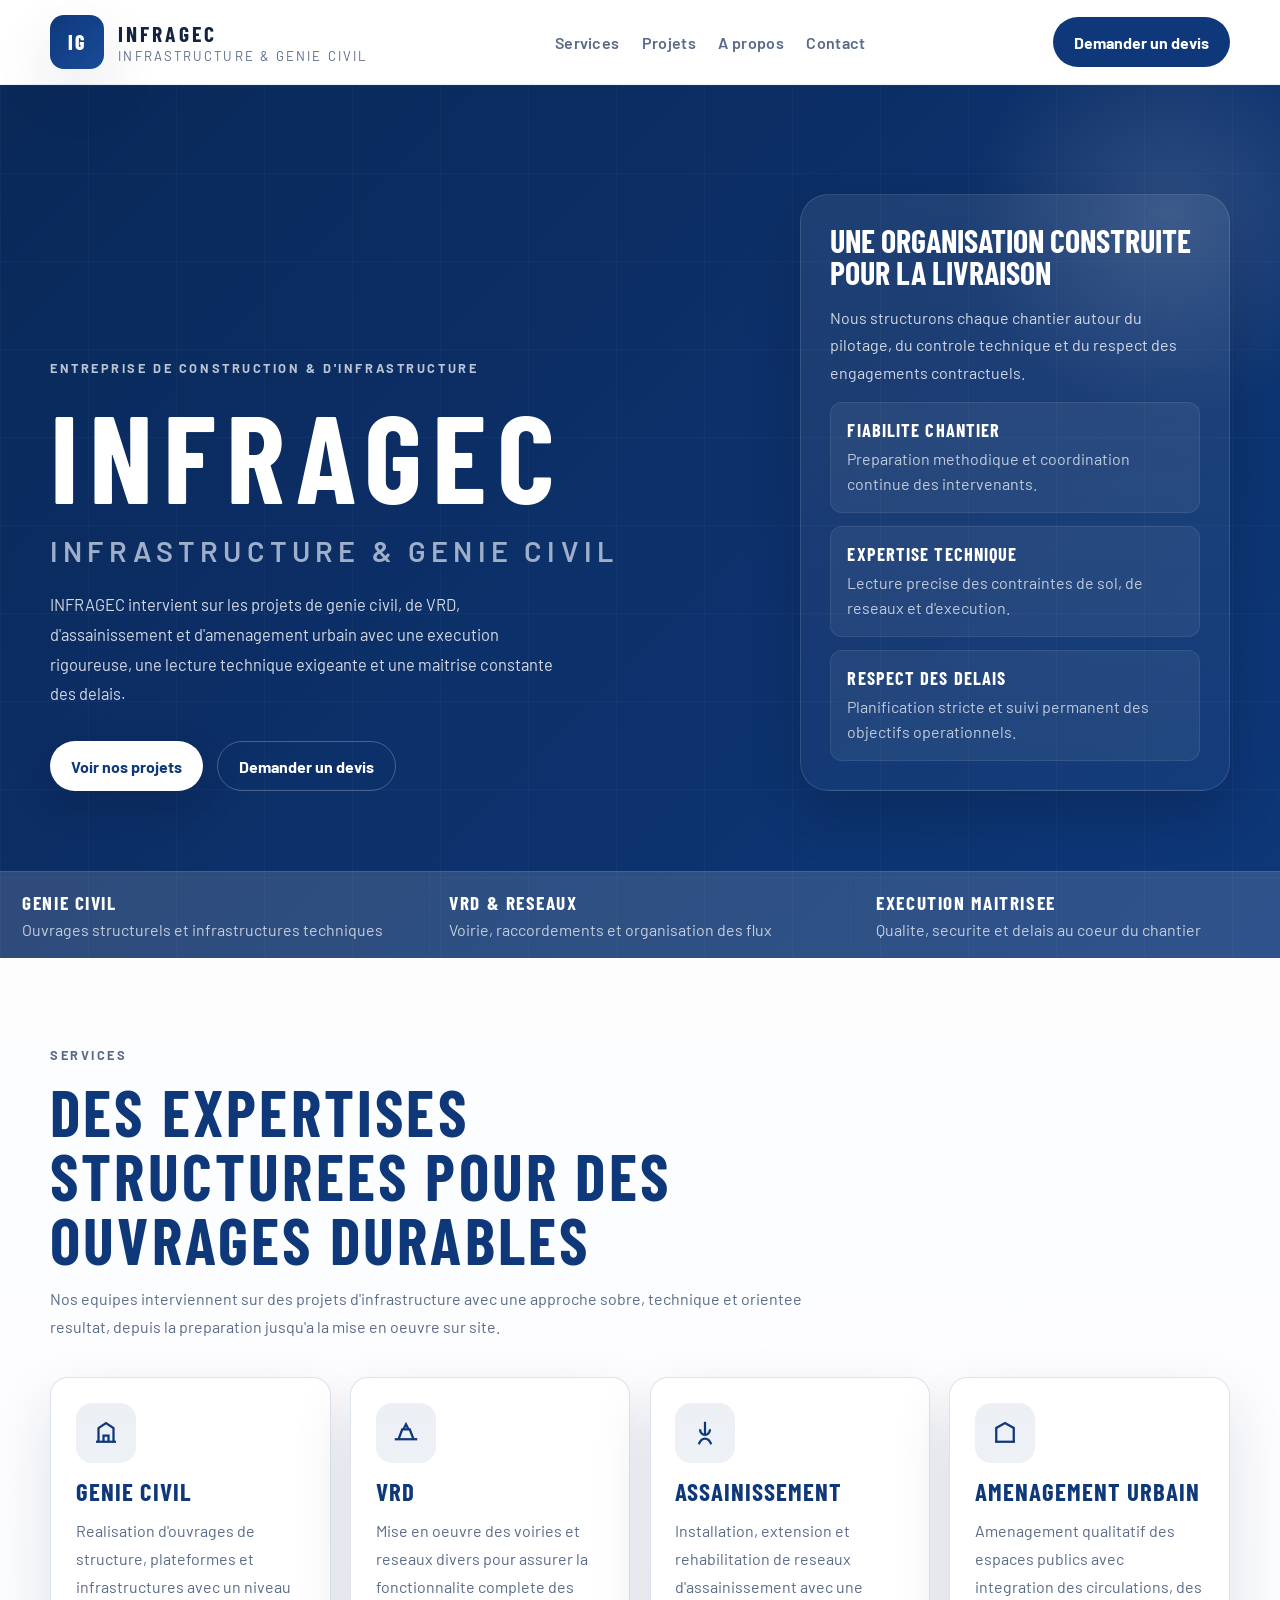
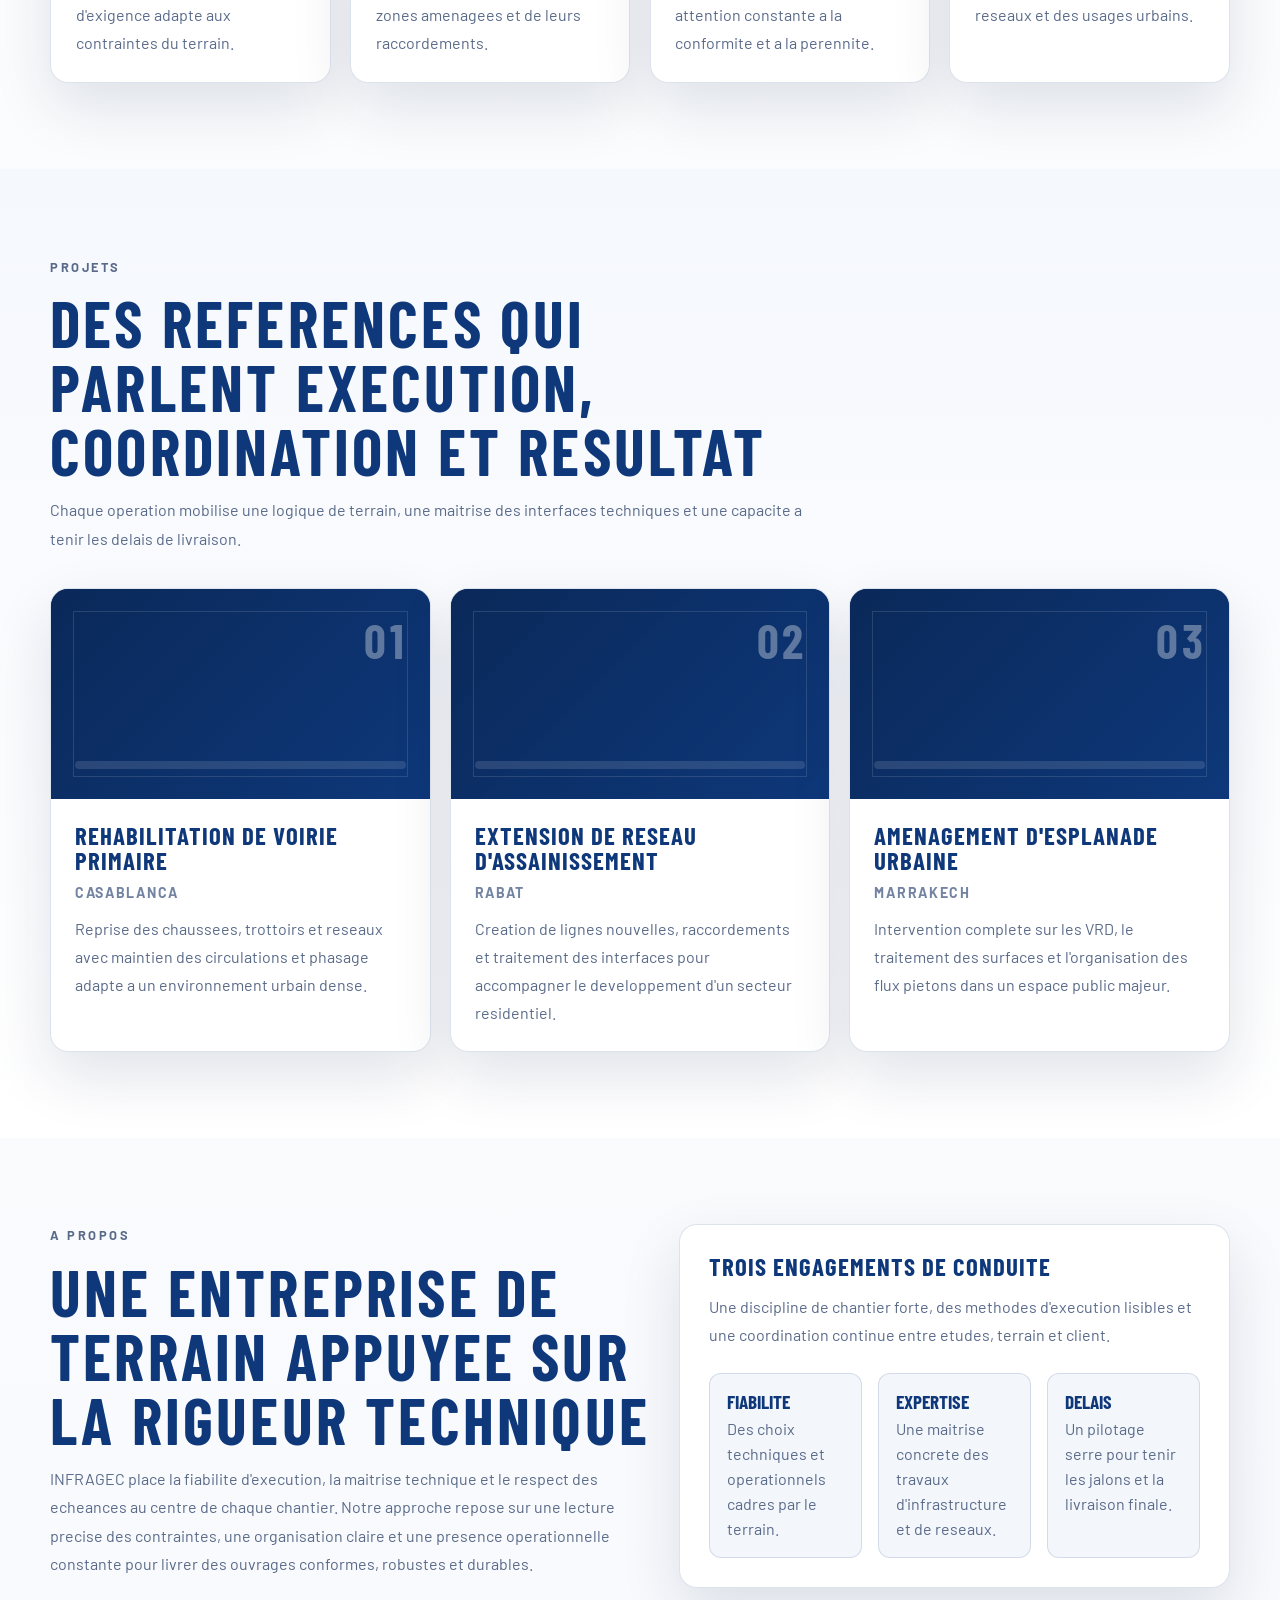
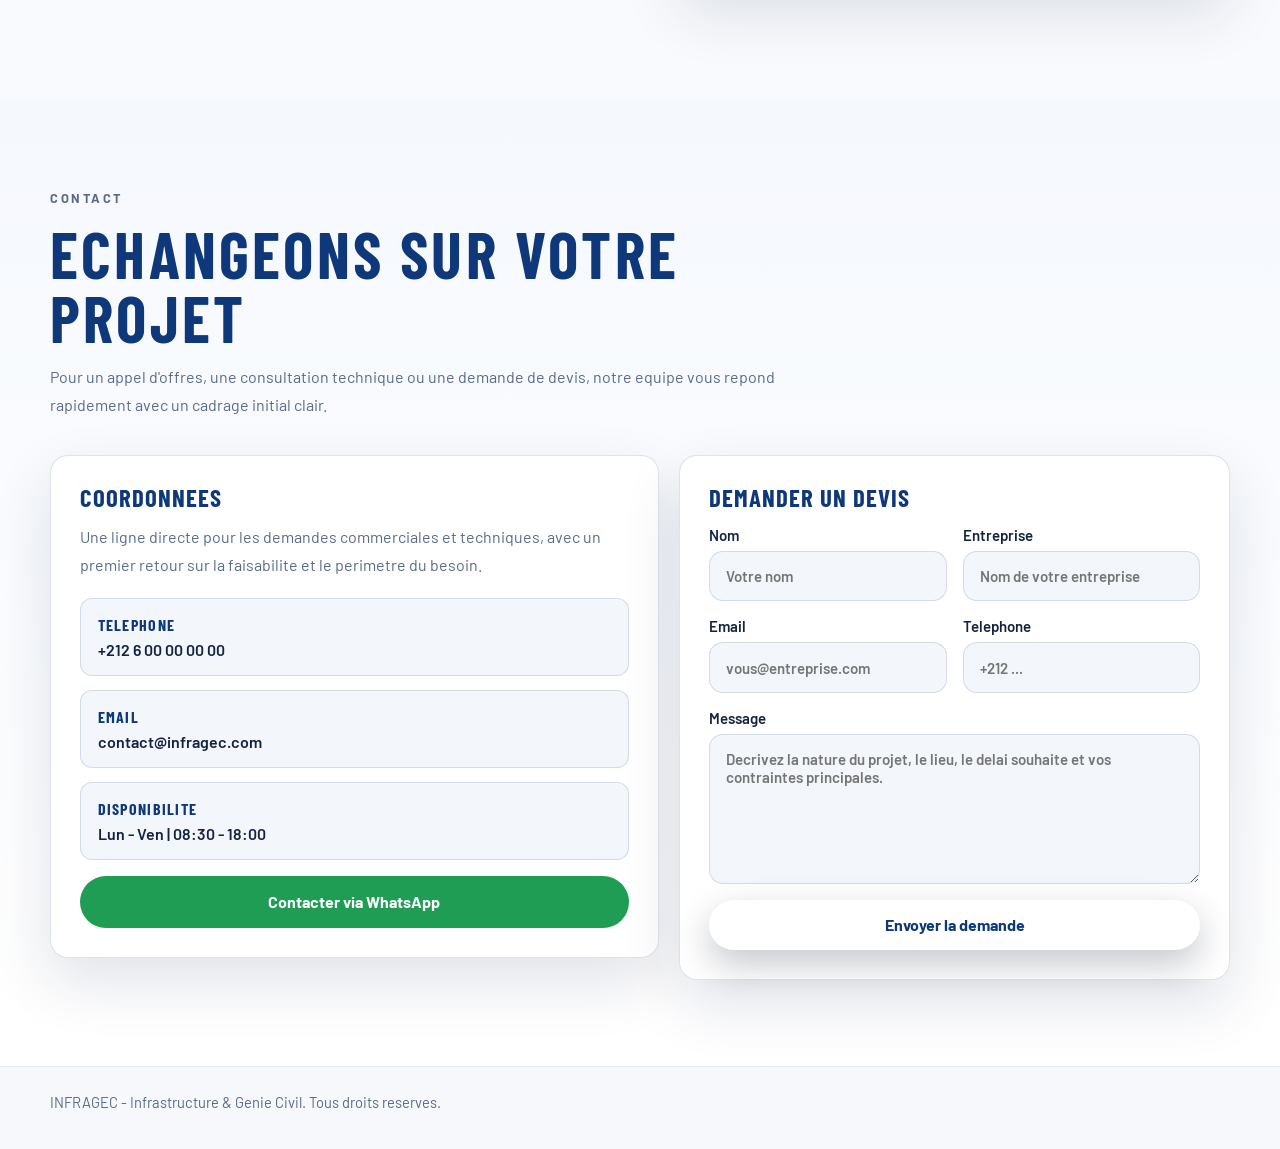
==== index.html @ a50d7850 "initial" ====
<!DOCTYPE html>
<html lang="fr">
  <head>
    <meta charset="UTF-8" />
    <meta name="viewport" content="width=device-width, initial-scale=1.0" />
    <title>INFRAGEC | Infrastructure &amp; Genie Civil</title>
    <meta
      name="description"
      content="INFRAGEC, entreprise de genie civil, VRD, assainissement et amenagement urbain."
    />
    <link rel="preconnect" href="https://fonts.googleapis.com" />
    <link rel="preconnect" href="https://fonts.gstatic.com" crossorigin />
    <link
      href="https://fonts.googleapis.com/css2?family=Barlow:wght@400;500;600;700&family=Barlow+Condensed:wght@600;700;800&display=swap"
      rel="stylesheet"
    />
    <style>
      :root {
        --navy: #0e387a;
        --navy-deep: #0a2858;
        --steel: #9fafca;
        --steel-deep: #7384a3;
        --white: #ffffff;
        --paper: #f3f6fb;
        --line: rgba(14, 56, 122, 0.14);
        --ink: #14233f;
        --muted: #596a89;
        --shadow: 0 24px 60px rgba(12, 35, 77, 0.12);
        --radius-lg: 28px;
        --radius-md: 18px;
        --radius-sm: 12px;
        --container: 1180px;
      }

      * {
        box-sizing: border-box;
      }

      html {
        scroll-behavior: smooth;
      }

      body {
        margin: 0;
        font-family: "Barlow", sans-serif;
        color: var(--ink);
        background:
          linear-gradient(180deg, rgba(14, 56, 122, 0.05), transparent 22%),
          linear-gradient(180deg, #ffffff 0%, #f6f8fc 100%);
      }

      body::before {
        content: "";
        position: fixed;
        inset: 0;
        pointer-events: none;
        background-image:
          linear-gradient(rgba(14, 56, 122, 0.025) 1px, transparent 1px),
          linear-gradient(90deg, rgba(14, 56, 122, 0.025) 1px, transparent 1px);
        background-size: 72px 72px;
        mask-image: linear-gradient(180deg, rgba(0, 0, 0, 0.14), transparent 70%);
      }

      a {
        color: inherit;
        text-decoration: none;
      }

      button,
      input,
      textarea {
        font: inherit;
      }

      .container {
        width: min(var(--container), calc(100% - 2rem));
        margin: 0 auto;
      }

      .site-header {
        position: sticky;
        top: 0;
        z-index: 50;
        background: rgba(255, 255, 255, 0.94);
        border-bottom: 1px solid rgba(14, 56, 122, 0.08);
        backdrop-filter: blur(10px);
      }

      .header-inner {
        display: flex;
        align-items: center;
        justify-content: space-between;
        gap: 1rem;
        min-height: 84px;
      }

      .brand {
        display: flex;
        align-items: center;
        gap: 0.9rem;
      }

      .brand-mark {
        display: grid;
        place-items: center;
        width: 54px;
        height: 54px;
        border-radius: 14px;
        background: linear-gradient(135deg, var(--navy) 0%, #1a4b99 100%);
        color: var(--white);
        font-family: "Barlow Condensed", sans-serif;
        font-size: 1.25rem;
        font-weight: 800;
        letter-spacing: 0.1em;
        box-shadow: var(--shadow);
      }

      .brand-copy {
        display: grid;
        gap: 0.12rem;
      }

      .brand-copy strong {
        font-family: "Barlow Condensed", sans-serif;
        font-size: 1.35rem;
        letter-spacing: 0.14em;
      }

      .brand-copy span {
        color: var(--muted);
        font-size: 0.82rem;
        text-transform: uppercase;
        letter-spacing: 0.16em;
      }

      .menu-toggle {
        display: none;
        border: 1px solid var(--line);
        border-radius: 999px;
        background: var(--white);
        color: var(--navy);
        padding: 0.85rem 1rem;
        font-weight: 700;
      }

      .main-nav {
        display: flex;
        align-items: center;
        gap: 1.4rem;
      }

      .main-nav a {
        color: var(--muted);
        font-weight: 600;
        letter-spacing: 0.02em;
        transition: color 180ms ease;
      }

      .main-nav a:hover,
      .main-nav a:focus-visible {
        color: var(--navy);
      }

      .header-button,
      .button {
        display: inline-flex;
        align-items: center;
        justify-content: center;
        min-height: 50px;
        padding: 0.9rem 1.3rem;
        border-radius: 999px;
        font-weight: 700;
        transition:
          transform 180ms ease,
          background 180ms ease,
          border-color 180ms ease,
          color 180ms ease,
          box-shadow 180ms ease;
      }

      .header-button {
        background: var(--navy);
        color: var(--white);
      }

      .header-button:hover,
      .header-button:focus-visible {
        background: var(--navy-deep);
        transform: translateY(-2px);
      }

      .hero {
        position: relative;
        overflow: hidden;
        background:
          linear-gradient(135deg, rgba(10, 40, 88, 0.98), rgba(14, 56, 122, 0.92)),
          var(--navy);
        color: var(--white);
      }

      .hero::before {
        content: "";
        position: absolute;
        inset: 0;
        background-image:
          linear-gradient(rgba(255, 255, 255, 0.06) 1px, transparent 1px),
          linear-gradient(90deg, rgba(255, 255, 255, 0.06) 1px, transparent 1px);
        background-size: 88px 88px;
        opacity: 0.5;
        pointer-events: none;
      }

      .hero::after {
        content: "";
        position: absolute;
        right: -100px;
        top: -80px;
        width: 420px;
        height: 420px;
        border-radius: 50%;
        background: radial-gradient(circle, rgba(159, 175, 202, 0.22), transparent 68%);
        pointer-events: none;
      }

      .hero-inner {
        position: relative;
        z-index: 1;
        display: grid;
        grid-template-columns: minmax(0, 1.35fr) minmax(340px, 0.8fr);
        gap: 1.5rem;
        align-items: end;
        padding: 6.8rem 0 5rem;
      }

      .hero-copy {
        max-width: 760px;
      }

      .kicker {
        margin: 0 0 1rem;
        color: rgba(255, 255, 255, 0.72);
        text-transform: uppercase;
        letter-spacing: 0.2em;
        font-size: 0.8rem;
        font-weight: 700;
      }

      .section-kicker {
        color: var(--navy);
      }

      h1,
      h2,
      h3 {
        margin: 0;
        line-height: 1;
      }

      h1,
      h2 {
        font-family: "Barlow Condensed", sans-serif;
        text-transform: uppercase;
      }

      h1 {
        font-size: clamp(4rem, 10vw, 7.8rem);
        letter-spacing: 0.08em;
      }

      .hero-subtitle {
        margin: 1rem 0 0;
        color: var(--steel);
        font-size: clamp(1.2rem, 2.5vw, 1.8rem);
        font-weight: 600;
        letter-spacing: 0.18em;
        text-transform: uppercase;
      }

      .hero-description {
        max-width: 58ch;
        margin: 1.4rem 0 0;
        color: rgba(255, 255, 255, 0.82);
        font-size: 1.03rem;
        line-height: 1.8;
      }

      .hero-actions {
        display: flex;
        flex-wrap: wrap;
        gap: 0.9rem;
        margin-top: 2rem;
      }

      .button-primary {
        background: var(--white);
        color: var(--navy);
        box-shadow: 0 14px 36px rgba(8, 22, 48, 0.24);
      }

      .button-primary:hover,
      .button-primary:focus-visible {
        background: #eef3fb;
        transform: translateY(-2px);
      }

      .button-secondary {
        border: 1px solid rgba(255, 255, 255, 0.24);
        color: var(--white);
        background: transparent;
      }

      .button-secondary:hover,
      .button-secondary:focus-visible {
        background: rgba(255, 255, 255, 0.08);
        border-color: rgba(255, 255, 255, 0.42);
        transform: translateY(-2px);
      }

      .hero-panel {
        display: grid;
        gap: 1rem;
        padding: 1.8rem;
        border: 1px solid rgba(255, 255, 255, 0.12);
        border-radius: var(--radius-lg);
        background: linear-gradient(180deg, rgba(255, 255, 255, 0.08), rgba(255, 255, 255, 0.03));
        box-shadow: 0 24px 50px rgba(5, 15, 34, 0.22);
      }

      .hero-panel h2 {
        font-size: 2rem;
      }

      .hero-panel p {
        margin: 0;
        color: rgba(255, 255, 255, 0.8);
        line-height: 1.72;
      }

      .hero-list {
        display: grid;
        gap: 0.8rem;
      }

      .hero-item {
        padding: 1rem 1.05rem;
        border-radius: var(--radius-sm);
        background: rgba(255, 255, 255, 0.06);
        border: 1px solid rgba(255, 255, 255, 0.08);
      }

      .hero-item strong {
        display: block;
        font-family: "Barlow Condensed", sans-serif;
        font-size: 1.15rem;
        letter-spacing: 0.06em;
        text-transform: uppercase;
      }

      .hero-item span {
        display: block;
        margin-top: 0.35rem;
        color: rgba(255, 255, 255, 0.72);
        line-height: 1.55;
      }

      .hero-band {
        position: relative;
        z-index: 1;
        display: grid;
        grid-template-columns: repeat(3, minmax(0, 1fr));
        gap: 1px;
        background: rgba(255, 255, 255, 0.12);
        border-top: 1px solid rgba(255, 255, 255, 0.12);
      }

      .hero-band article {
        padding: 1.2rem 1.4rem;
        background: rgba(255, 255, 255, 0.02);
      }

      .hero-band strong {
        display: block;
        font-family: "Barlow Condensed", sans-serif;
        font-size: 1.2rem;
        letter-spacing: 0.08em;
        text-transform: uppercase;
      }

      .hero-band span {
        display: block;
        margin-top: 0.35rem;
        color: rgba(255, 255, 255, 0.72);
      }

      .section {
        padding: 5.4rem 0;
      }

      .section-header {
        display: grid;
        gap: 0.8rem;
        max-width: 760px;
        margin-bottom: 2.2rem;
      }

      .section-header p {
        margin: 0;
        color: var(--muted);
        line-height: 1.78;
      }

      .section-header h2 {
        font-size: clamp(2.5rem, 5vw, 4rem);
        color: var(--navy);
        letter-spacing: 0.05em;
      }

      .services-grid,
      .projects-grid {
        display: grid;
        gap: 1.2rem;
      }

      .services-grid {
        grid-template-columns: repeat(4, minmax(0, 1fr));
      }

      .service-card,
      .project-card,
      .about-panel,
      .contact-panel,
      .contact-form {
        background: var(--white);
        border: 1px solid var(--line);
        border-radius: var(--radius-md);
        box-shadow: var(--shadow);
      }

      .service-card,
      .project-card {
        transition:
          transform 180ms ease,
          border-color 180ms ease,
          box-shadow 180ms ease;
      }

      .service-card:hover,
      .service-card:focus-within,
      .project-card:hover,
      .project-card:focus-within {
        transform: translateY(-4px);
        border-color: rgba(14, 56, 122, 0.22);
        box-shadow: 0 22px 44px rgba(12, 35, 77, 0.14);
      }

      .service-card {
        padding: 1.55rem;
      }

      .service-icon {
        display: inline-flex;
        align-items: center;
        justify-content: center;
        width: 60px;
        height: 60px;
        margin-bottom: 1rem;
        border-radius: 16px;
        background: linear-gradient(180deg, rgba(14, 56, 122, 0.08), rgba(159, 175, 202, 0.18));
        color: var(--navy);
      }

      .service-card h3,
      .project-card h3,
      .about-panel h3,
      .contact-panel h3,
      .contact-form h3 {
        font-family: "Barlow Condensed", sans-serif;
        font-size: 1.55rem;
        letter-spacing: 0.04em;
        text-transform: uppercase;
        color: var(--navy);
      }

      .service-card p,
      .project-card p,
      .about-panel p,
      .contact-panel p {
        margin: 0.85rem 0 0;
        color: var(--muted);
        line-height: 1.75;
      }

      .projects-shell {
        background: linear-gradient(180deg, #f5f8fd 0%, #ffffff 100%);
      }

      .projects-grid {
        grid-template-columns: repeat(3, minmax(0, 1fr));
      }

      .project-card {
        overflow: hidden;
      }

      .project-top {
        position: relative;
        height: 210px;
        background:
          linear-gradient(135deg, rgba(10, 40, 88, 0.96), rgba(14, 56, 122, 0.86)),
          var(--navy);
      }

      .project-top::before,
      .project-top::after {
        content: "";
        position: absolute;
      }

      .project-top::before {
        inset: 22px;
        border: 1px solid rgba(255, 255, 255, 0.12);
      }

      .project-top::after {
        left: 24px;
        right: 24px;
        bottom: 30px;
        height: 8px;
        border-radius: 999px;
        background: rgba(255, 255, 255, 0.12);
      }

      .project-index {
        position: absolute;
        top: 22px;
        right: 22px;
        color: rgba(255, 255, 255, 0.34);
        font-family: "Barlow Condensed", sans-serif;
        font-size: 3rem;
        font-weight: 700;
        letter-spacing: 0.08em;
      }

      .project-body {
        padding: 1.5rem;
      }

      .project-location {
        display: inline-block;
        margin-top: 0.7rem;
        color: var(--steel-deep);
        font-size: 0.88rem;
        font-weight: 700;
        text-transform: uppercase;
        letter-spacing: 0.12em;
      }

      .about-grid,
      .contact-grid {
        display: grid;
        grid-template-columns: minmax(0, 1.05fr) minmax(320px, 0.95fr);
        gap: 1.3rem;
        align-items: start;
      }

      .about-panel,
      .contact-panel,
      .contact-form {
        padding: 1.8rem;
      }

      .about-highlights {
        display: grid;
        grid-template-columns: repeat(3, minmax(0, 1fr));
        gap: 1rem;
        margin-top: 1.5rem;
      }

      .about-highlights article {
        padding: 1rem 1.05rem;
        border-radius: var(--radius-sm);
        background: var(--paper);
        border: 1px solid var(--line);
      }

      .about-highlights strong {
        display: block;
        font-family: "Barlow Condensed", sans-serif;
        font-size: 1.2rem;
        text-transform: uppercase;
        color: var(--navy);
      }

      .about-highlights span {
        display: block;
        margin-top: 0.3rem;
        color: var(--muted);
        line-height: 1.55;
      }

      .contact-list {
        display: grid;
        gap: 0.9rem;
        margin-top: 1.2rem;
      }

      .contact-item {
        padding: 1rem 1.05rem;
        border-radius: var(--radius-sm);
        background: var(--paper);
        border: 1px solid var(--line);
      }

      .contact-item strong {
        display: block;
        font-family: "Barlow Condensed", sans-serif;
        font-size: 1rem;
        text-transform: uppercase;
        letter-spacing: 0.08em;
        color: var(--navy);
      }

      .contact-item span,
      .contact-item a {
        display: inline-block;
        margin-top: 0.35rem;
        color: var(--ink);
        font-weight: 600;
      }

      .whatsapp-button {
        display: inline-flex;
        align-items: center;
        justify-content: center;
        width: 100%;
        min-height: 52px;
        margin-top: 1rem;
        border-radius: 999px;
        background: #1f9d55;
        color: var(--white);
        font-weight: 700;
        transition:
          transform 180ms ease,
          background 180ms ease;
      }

      .whatsapp-button:hover,
      .whatsapp-button:focus-visible {
        background: #1a8849;
        transform: translateY(-2px);
      }

      .contact-form form {
        display: grid;
        gap: 1rem;
        margin-top: 1rem;
      }

      .form-row {
        display: grid;
        grid-template-columns: repeat(2, minmax(0, 1fr));
        gap: 1rem;
      }

      label {
        display: grid;
        gap: 0.45rem;
        color: var(--ink);
        font-size: 0.94rem;
        font-weight: 600;
      }

      input,
      textarea {
        width: 100%;
        padding: 0.95rem 1rem;
        border: 1px solid var(--line);
        border-radius: 14px;
        background: var(--paper);
        color: var(--ink);
        transition:
          border-color 180ms ease,
          box-shadow 180ms ease,
          background 180ms ease;
      }

      input:focus,
      textarea:focus {
        outline: none;
        background: var(--white);
        border-color: rgba(14, 56, 122, 0.4);
        box-shadow: 0 0 0 4px rgba(14, 56, 122, 0.08);
      }

      textarea {
        min-height: 150px;
        resize: vertical;
      }

      .submit-button {
        border: 0;
        cursor: pointer;
      }

      .site-footer {
        padding: 1.6rem 0 2.4rem;
        border-top: 1px solid rgba(14, 56, 122, 0.08);
        color: var(--muted);
        font-size: 0.92rem;
      }

      .reveal {
        opacity: 0;
        transform: translateY(16px);
        transition:
          opacity 520ms ease,
          transform 520ms ease;
      }

      .reveal.is-visible {
        opacity: 1;
        transform: translateY(0);
      }

      @media (max-width: 1080px) {
        .hero-inner,
        .projects-grid,
        .about-grid,
        .contact-grid {
          grid-template-columns: 1fr;
        }

        .services-grid {
          grid-template-columns: repeat(2, minmax(0, 1fr));
        }
      }

      @media (max-width: 760px) {
        .header-inner {
          flex-wrap: wrap;
          padding: 1rem 0;
        }

        .menu-toggle {
          display: inline-flex;
          margin-left: auto;
        }

        .main-nav {
          display: none;
          width: 100%;
          flex-direction: column;
          align-items: flex-start;
          padding-top: 0.75rem;
        }

        .main-nav.is-open {
          display: flex;
        }

        .header-button {
          display: none;
        }

        .hero-inner {
          padding: 5.6rem 0 3.6rem;
        }

        .hero-band,
        .services-grid,
        .about-highlights,
        .form-row {
          grid-template-columns: 1fr;
        }
      }

      @media (prefers-reduced-motion: reduce) {
        html {
          scroll-behavior: auto;
        }

        *,
        *::before,
        *::after {
          transition: none !important;
          animation: none !important;
        }

        .reveal {
          opacity: 1;
          transform: none;
        }
      }
    </style>
  </head>
  <body>
    <header class="site-header">
      <div class="container header-inner">
        <a class="brand" href="#accueil" aria-label="Retour a l'accueil">
          <span class="brand-mark">IG</span>
          <span class="brand-copy">
            <strong>INFRAGEC</strong>
            <span>Infrastructure &amp; Genie Civil</span>
          </span>
        </a>

        <button
          class="menu-toggle"
          type="button"
          aria-expanded="false"
          aria-controls="main-nav"
        >
          Menu
        </button>

        <nav class="main-nav" id="main-nav" aria-label="Navigation principale">
          <a href="#services">Services</a>
          <a href="#projets">Projets</a>
          <a href="#apropos">A propos</a>
          <a href="#contact">Contact</a>
        </nav>

        <a class="header-button" href="#contact">Demander un devis</a>
      </div>
    </header>

    <main>
      <section class="hero" id="accueil">
        <div class="container hero-inner">
          <div class="hero-copy reveal">
            <p class="kicker">Entreprise de construction &amp; d'infrastructure</p>
            <h1>INFRAGEC</h1>
            <p class="hero-subtitle">Infrastructure &amp; Genie Civil</p>
            <p class="hero-description">
              INFRAGEC intervient sur les projets de genie civil, de VRD, d'assainissement
              et d'amenagement urbain avec une execution rigoureuse, une lecture
              technique exigeante et une maitrise constante des delais.
            </p>

            <div class="hero-actions">
              <a class="button button-primary" href="#projets">Voir nos projets</a>
              <a class="button button-secondary" href="#contact">Demander un devis</a>
            </div>
          </div>

          <aside class="hero-panel reveal" aria-label="Points forts">
            <h2>Une organisation construite pour la livraison</h2>
            <p>
              Nous structurons chaque chantier autour du pilotage, du controle
              technique et du respect des engagements contractuels.
            </p>

            <div class="hero-list">
              <div class="hero-item">
                <strong>Fiabilite chantier</strong>
                <span>Preparation methodique et coordination continue des intervenants.</span>
              </div>
              <div class="hero-item">
                <strong>Expertise technique</strong>
                <span>Lecture precise des contraintes de sol, de reseaux et d'execution.</span>
              </div>
              <div class="hero-item">
                <strong>Respect des delais</strong>
                <span>Planification stricte et suivi permanent des objectifs operationnels.</span>
              </div>
            </div>
          </aside>
        </div>

        <div class="hero-band">
          <article>
            <strong>Genie civil</strong>
            <span>Ouvrages structurels et infrastructures techniques</span>
          </article>
          <article>
            <strong>VRD &amp; reseaux</strong>
            <span>Voirie, raccordements et organisation des flux</span>
          </article>
          <article>
            <strong>Execution maitrisee</strong>
            <span>Qualite, securite et delais au coeur du chantier</span>
          </article>
        </div>
      </section>

      <section class="section" id="services">
        <div class="container">
          <div class="section-header reveal">
            <p class="kicker section-kicker">Services</p>
            <h2>Des expertises structurees pour des ouvrages durables</h2>
            <p>
              Nos equipes interviennent sur des projets d'infrastructure avec une
              approche sobre, technique et orientee resultat, depuis la preparation
              jusqu'a la mise en oeuvre sur site.
            </p>
          </div>

          <div class="services-grid">
            <article class="service-card reveal">
              <div class="service-icon" aria-hidden="true">
                <svg viewBox="0 0 24 24" width="30" height="30" fill="none" stroke="currentColor" stroke-width="1.8">
                  <path d="M4 19h16" />
                  <path d="M6 19V8l6-4 6 4v11" />
                  <path d="M10 19v-5h4v5" />
                </svg>
              </div>
              <h3>Genie Civil</h3>
              <p>
                Realisation d'ouvrages de structure, plateformes et infrastructures
                avec un niveau d'exigence adapte aux contraintes du terrain.
              </p>
            </article>

            <article class="service-card reveal">
              <div class="service-icon" aria-hidden="true">
                <svg viewBox="0 0 24 24" width="30" height="30" fill="none" stroke="currentColor" stroke-width="1.8">
                  <path d="M3 17h18" />
                  <path d="M6 17l3-8h6l3 8" />
                  <path d="M10 9l2-4 2 4" />
                </svg>
              </div>
              <h3>VRD</h3>
              <p>
                Mise en oeuvre des voiries et reseaux divers pour assurer la
                fonctionnalite complete des zones amenagees et de leurs raccordements.
              </p>
            </article>

            <article class="service-card reveal">
              <div class="service-icon" aria-hidden="true">
                <svg viewBox="0 0 24 24" width="30" height="30" fill="none" stroke="currentColor" stroke-width="1.8">
                  <path d="M12 3v10" />
                  <path d="M8 9c0 2.5 1.8 4.5 4 4.5s4-2 4-4.5" />
                  <path d="M7 21c1.2-3.1 3-4.6 5-4.6s3.8 1.5 5 4.6" />
                </svg>
              </div>
              <h3>Assainissement</h3>
              <p>
                Installation, extension et rehabilitation de reseaux d'assainissement
                avec une attention constante a la conformite et a la perennite.
              </p>
            </article>

            <article class="service-card reveal">
              <div class="service-icon" aria-hidden="true">
                <svg viewBox="0 0 24 24" width="30" height="30" fill="none" stroke="currentColor" stroke-width="1.8">
                  <path d="M4 19h16" />
                  <path d="M5 19V8l7-4 7 4v11" />
                  <path d="M9 11h.01" />
                  <path d="M15 11h.01" />
                  <path d="M9 15h.01" />
                  <path d="M15 15h.01" />
                </svg>
              </div>
              <h3>Amenagement Urbain</h3>
              <p>
                Amenagement qualitatif des espaces publics avec integration des
                circulations, des reseaux et des usages urbains.
              </p>
            </article>
          </div>
        </div>
      </section>

      <section class="section projects-shell" id="projets">
        <div class="container">
          <div class="section-header reveal">
            <p class="kicker section-kicker">Projets</p>
            <h2>Des references qui parlent execution, coordination et resultat</h2>
            <p>
              Chaque operation mobilise une logique de terrain, une maitrise des
              interfaces techniques et une capacite a tenir les delais de livraison.
            </p>
          </div>

          <div class="projects-grid">
            <article class="project-card reveal">
              <div class="project-top" aria-hidden="true">
                <span class="project-index">01</span>
              </div>
              <div class="project-body">
                <h3>Rehabilitation de voirie primaire</h3>
                <span class="project-location">Casablanca</span>
                <p>
                  Reprise des chaussees, trottoirs et reseaux avec maintien des
                  circulations et phasage adapte a un environnement urbain dense.
                </p>
              </div>
            </article>

            <article class="project-card reveal">
              <div class="project-top" aria-hidden="true">
                <span class="project-index">02</span>
              </div>
              <div class="project-body">
                <h3>Extension de reseau d'assainissement</h3>
                <span class="project-location">Rabat</span>
                <p>
                  Creation de lignes nouvelles, raccordements et traitement des
                  interfaces pour accompagner le developpement d'un secteur residentiel.
                </p>
              </div>
            </article>

            <article class="project-card reveal">
              <div class="project-top" aria-hidden="true">
                <span class="project-index">03</span>
              </div>
              <div class="project-body">
                <h3>Amenagement d'esplanade urbaine</h3>
                <span class="project-location">Marrakech</span>
                <p>
                  Intervention complete sur les VRD, le traitement des surfaces
                  et l'organisation des flux pietons dans un espace public majeur.
                </p>
              </div>
            </article>
          </div>
        </div>
      </section>

      <section class="section" id="apropos">
        <div class="container about-grid">
          <div class="section-header reveal">
            <p class="kicker section-kicker">A propos</p>
            <h2>Une entreprise de terrain appuyee sur la rigueur technique</h2>
            <p>
              INFRAGEC place la fiabilite d'execution, la maitrise technique et le
              respect des echeances au centre de chaque chantier. Notre approche
              repose sur une lecture precise des contraintes, une organisation claire
              et une presence operationnelle constante pour livrer des ouvrages
              conformes, robustes et durables.
            </p>
          </div>

          <aside class="about-panel reveal">
            <h3>Trois engagements de conduite</h3>
            <p>
              Une discipline de chantier forte, des methodes d'execution lisibles
              et une coordination continue entre etudes, terrain et client.
            </p>

            <div class="about-highlights">
              <article>
                <strong>Fiabilite</strong>
                <span>Des choix techniques et operationnels cadres par le terrain.</span>
              </article>
              <article>
                <strong>Expertise</strong>
                <span>Une maitrise concrete des travaux d'infrastructure et de reseaux.</span>
              </article>
              <article>
                <strong>Delais</strong>
                <span>Un pilotage serre pour tenir les jalons et la livraison finale.</span>
              </article>
            </div>
          </aside>
        </div>
      </section>

      <section class="section projects-shell" id="contact">
        <div class="container">
          <div class="section-header reveal">
            <p class="kicker section-kicker">Contact</p>
            <h2>Echangeons sur votre projet</h2>
            <p>
              Pour un appel d'offres, une consultation technique ou une demande de
              devis, notre equipe vous repond rapidement avec un cadrage initial clair.
            </p>
          </div>

          <div class="contact-grid">
            <aside class="contact-panel reveal">
              <h3>Coordonnees</h3>
              <p>
                Une ligne directe pour les demandes commerciales et techniques,
                avec un premier retour sur la faisabilite et le perimetre du besoin.
              </p>

              <div class="contact-list">
                <div class="contact-item">
                  <strong>Telephone</strong>
                  <a href="tel:+212600000000">+212 6 00 00 00 00</a>
                </div>
                <div class="contact-item">
                  <strong>Email</strong>
                  <a href="mailto:contact@infragec.com">contact@infragec.com</a>
                </div>
                <div class="contact-item">
                  <strong>Disponibilite</strong>
                  <span>Lun - Ven | 08:30 - 18:00</span>
                </div>
              </div>

              <a
                class="whatsapp-button"
                href="https://wa.me/212600000000"
                target="_blank"
                rel="noreferrer"
              >
                Contacter via WhatsApp
              </a>
            </aside>

            <div class="contact-form reveal">
              <h3>Demander un devis</h3>
              <form action="#" method="post">
                <div class="form-row">
                  <label>
                    Nom
                    <input type="text" name="name" placeholder="Votre nom" required />
                  </label>
                  <label>
                    Entreprise
                    <input type="text" name="company" placeholder="Nom de votre entreprise" />
                  </label>
                </div>

                <div class="form-row">
                  <label>
                    Email
                    <input type="email" name="email" placeholder="vous@entreprise.com" required />
                  </label>
                  <label>
                    Telephone
                    <input type="tel" name="phone" placeholder="+212 ..." />
                  </label>
                </div>

                <label>
                  Message
                  <textarea
                    name="message"
                    placeholder="Decrivez la nature du projet, le lieu, le delai souhaite et vos contraintes principales."
                    required
                  ></textarea>
                </label>

                <button class="button button-primary submit-button" type="submit">
                  Envoyer la demande
                </button>
              </form>
            </div>
          </div>
        </div>
      </section>
    </main>

    <footer class="site-footer">
      <div class="container">
        INFRAGEC - Infrastructure &amp; Genie Civil. Tous droits reserves.
      </div>
    </footer>

    <script>
      const menuButton = document.querySelector(".menu-toggle");
      const nav = document.querySelector(".main-nav");

      if (menuButton && nav) {
        menuButton.addEventListener("click", () => {
          const isOpen = nav.classList.toggle("is-open");
          menuButton.setAttribute("aria-expanded", String(isOpen));
        });

        nav.querySelectorAll("a").forEach((link) => {
          link.addEventListener("click", () => {
            nav.classList.remove("is-open");
            menuButton.setAttribute("aria-expanded", "false");
          });
        });
      }

      const revealElements = document.querySelectorAll(".reveal");

      if ("IntersectionObserver" in window) {
        const observer = new IntersectionObserver(
          (entries) => {
            entries.forEach((entry) => {
              if (entry.isIntersecting) {
                entry.target.classList.add("is-visible");
                observer.unobserve(entry.target);
              }
            });
          },
          {
            threshold: 0.16,
          }
        );

        revealElements.forEach((element) => {
          observer.observe(element);
        });
      } else {
        revealElements.forEach((element) => {
          element.classList.add("is-visible");
        });
      }
    </script>
  </body>
</html>
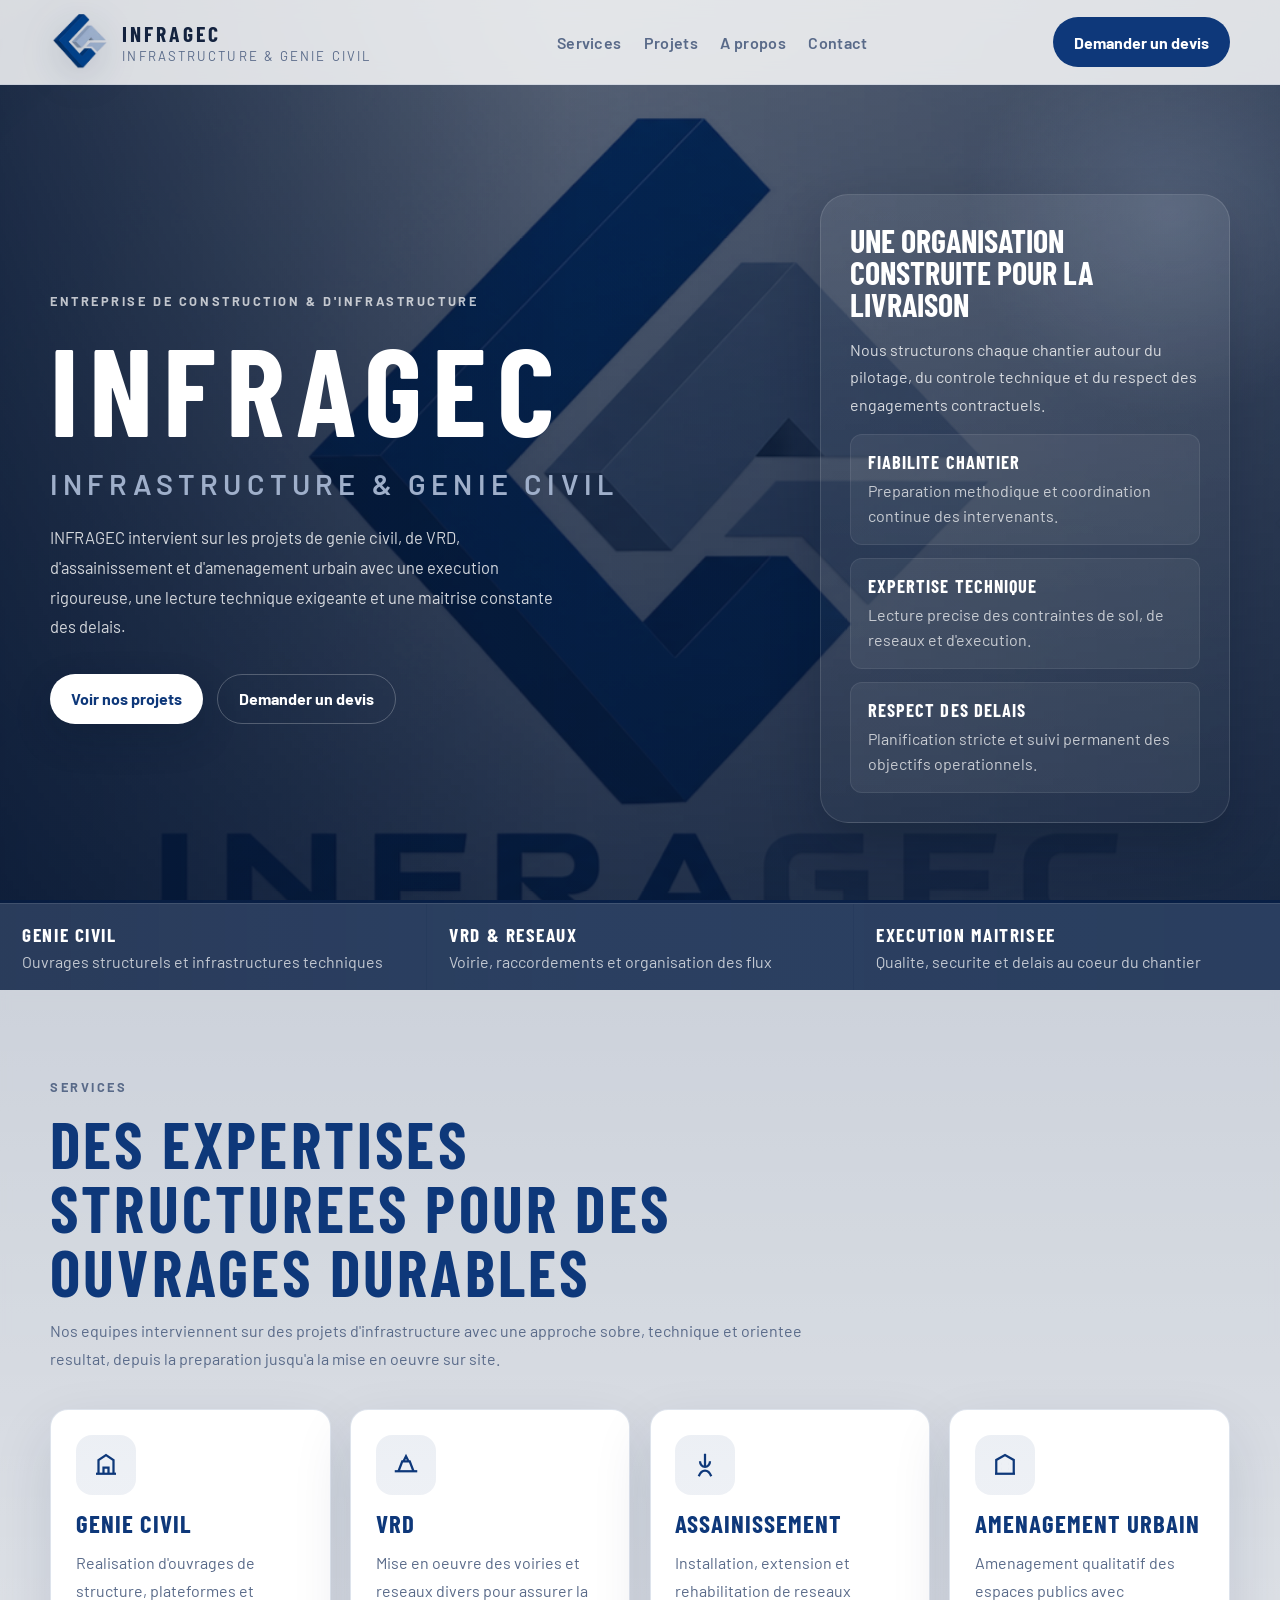
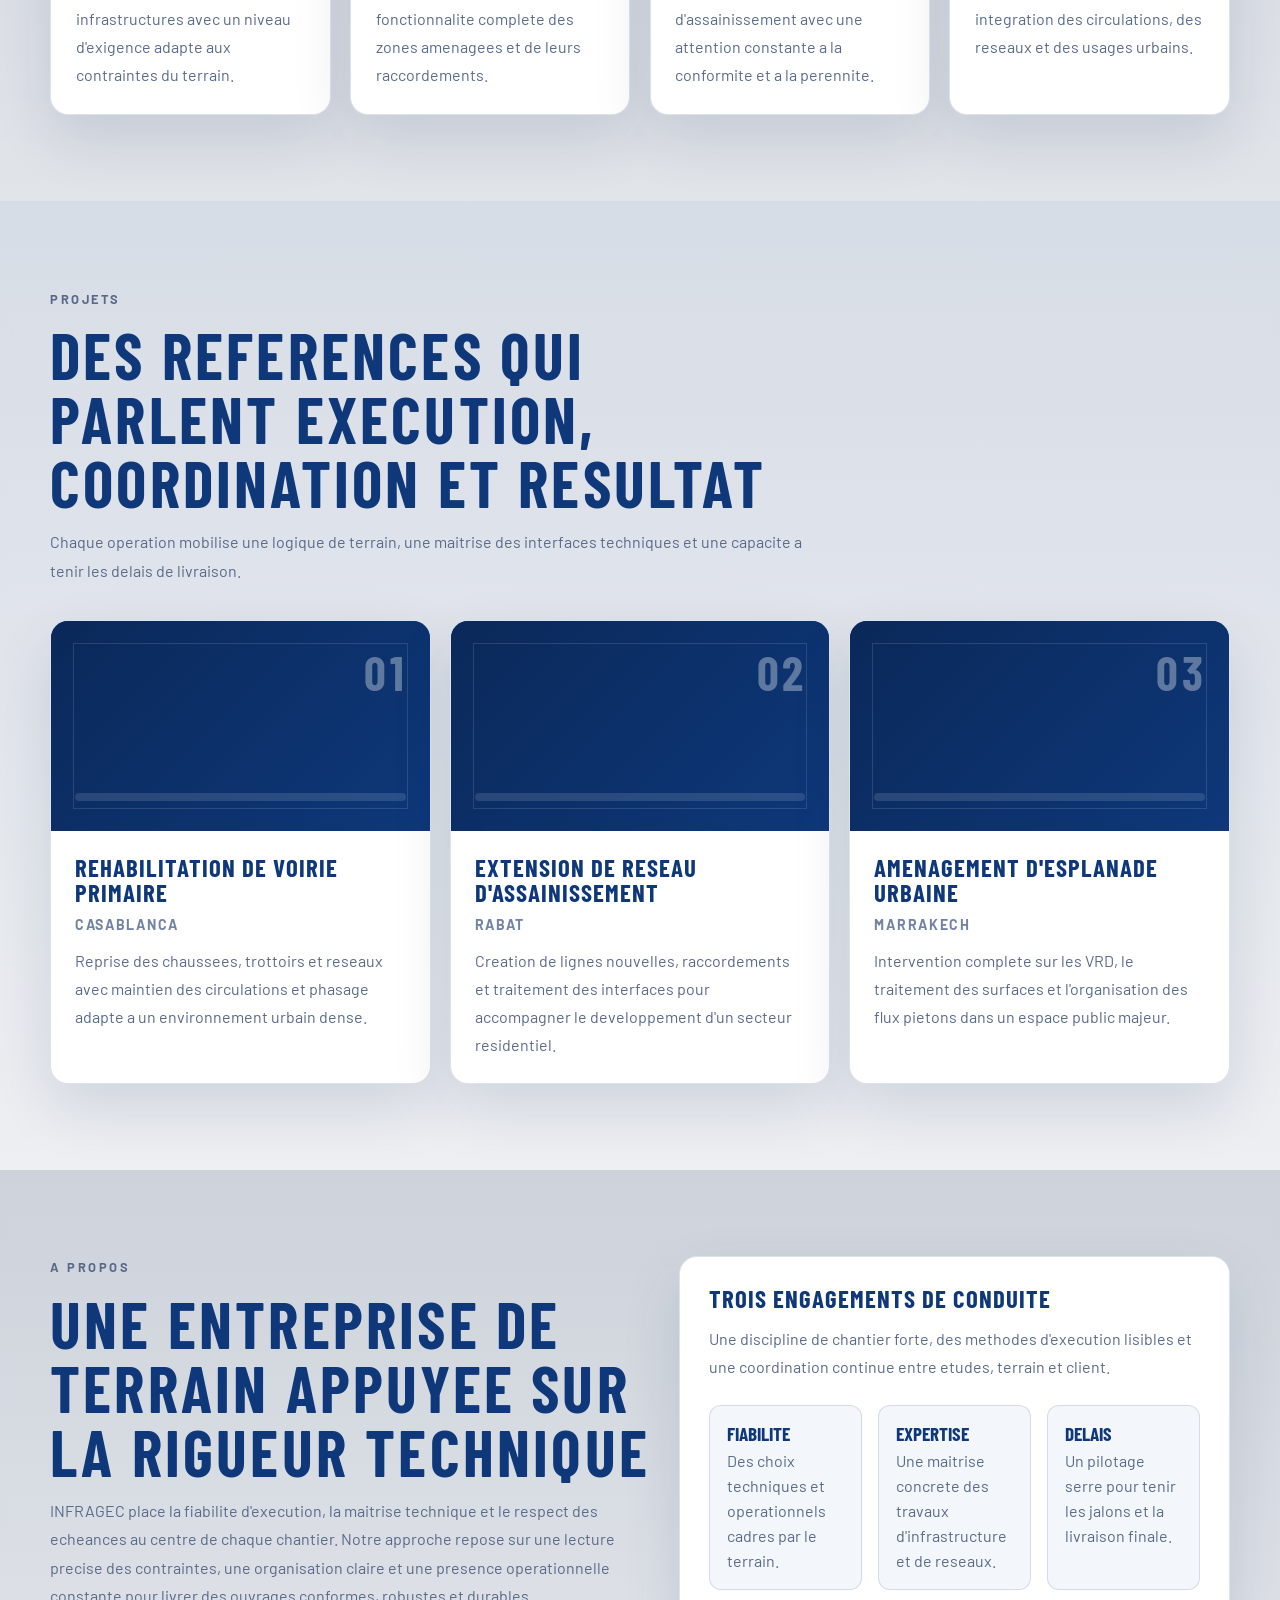
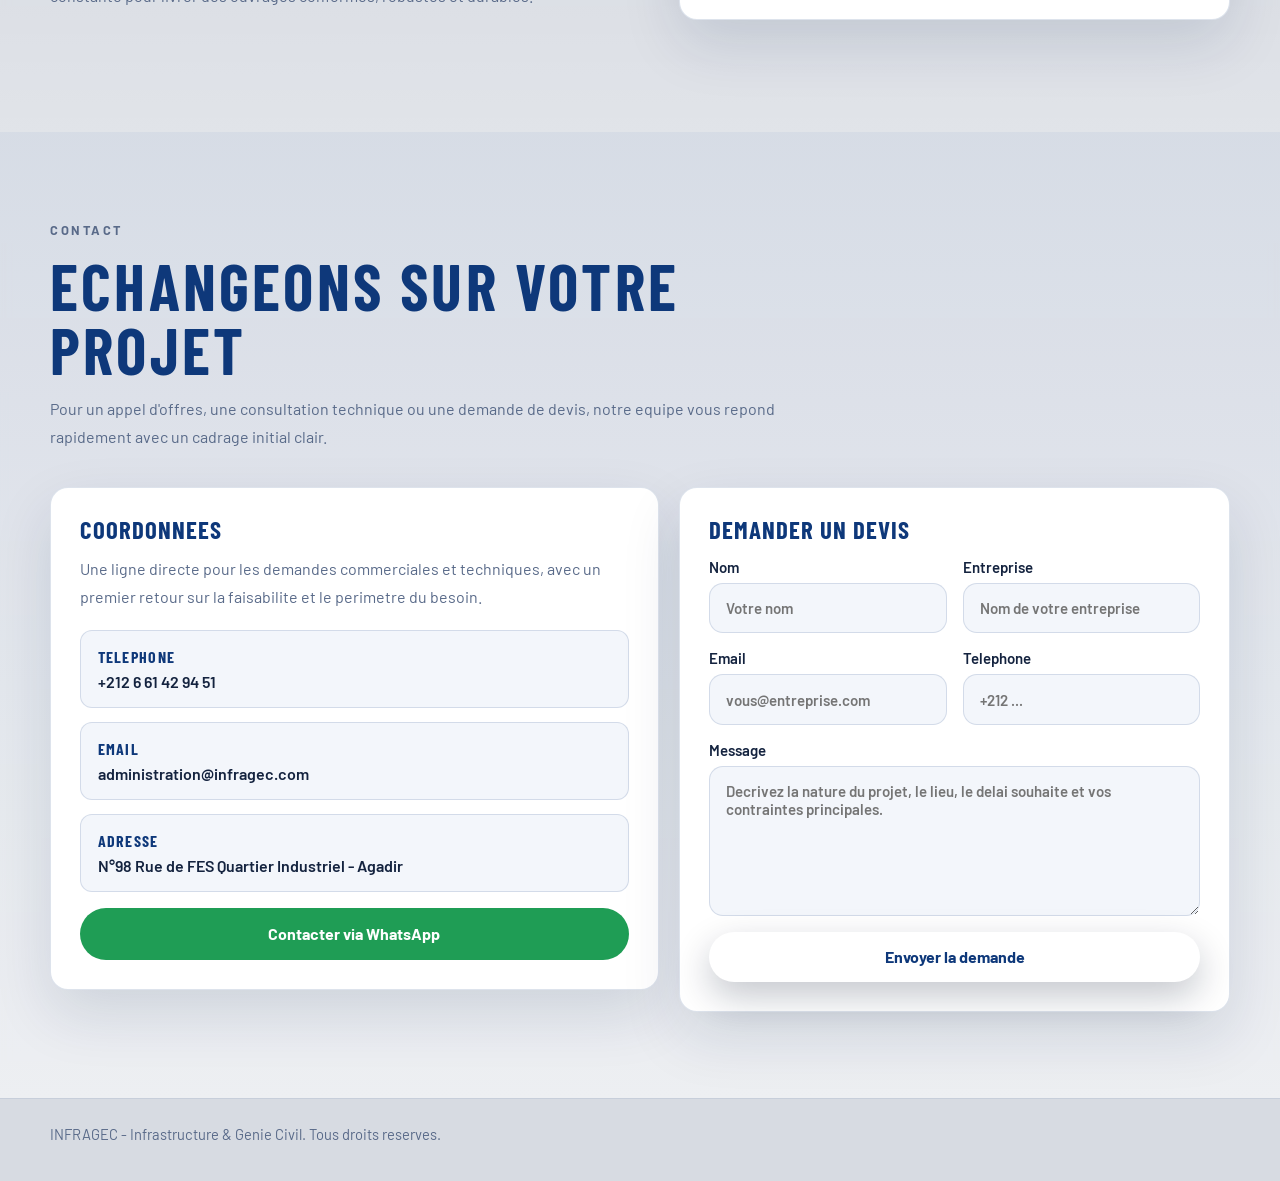
==== commit 81e3ae0b: "Add logo and background + layout update" ====
--- a/index.html
+++ b/index.html
@@ -44,21 +44,12 @@
         margin: 0;
         font-family: "Barlow", sans-serif;
         color: var(--ink);
-        background:
-          linear-gradient(180deg, rgba(14, 56, 122, 0.05), transparent 22%),
-          linear-gradient(180deg, #ffffff 0%, #f6f8fc 100%);
+        min-height: 100vh;
+        background: #0a234d;
       }
 
       body::before {
-        content: "";
-        position: fixed;
-        inset: 0;
-        pointer-events: none;
-        background-image:
-          linear-gradient(rgba(14, 56, 122, 0.025) 1px, transparent 1px),
-          linear-gradient(90deg, rgba(14, 56, 122, 0.025) 1px, transparent 1px);
-        background-size: 72px 72px;
-        mask-image: linear-gradient(180deg, rgba(0, 0, 0, 0.14), transparent 70%);
+        display: none;
       }
 
       a {
@@ -77,11 +68,46 @@
         margin: 0 auto;
       }
 
+      .page-background {
+        position: fixed;
+        inset: 0;
+        z-index: 0;
+        overflow: hidden;
+        pointer-events: none;
+      }
+
+      .page-background-media {
+        position: absolute;
+        inset: -10% -4%;
+        background-image: url("site background.png");
+        background-position: center center;
+        background-repeat: no-repeat;
+        background-size: cover;
+        transform: translate3d(0, 0, 0) scale(1.12);
+        transform-origin: center top;
+        will-change: transform;
+      }
+
+      .page-background-overlay {
+        position: absolute;
+        inset: 0;
+        background:
+          linear-gradient(90deg, rgba(7, 25, 56, 0.78), rgba(7, 25, 56, 0.5) 44%, rgba(7, 25, 56, 0.6) 100%),
+          linear-gradient(180deg, rgba(6, 22, 49, 0.22), rgba(6, 22, 49, 0.52) 58%, rgba(6, 22, 49, 0.72) 100%);
+      }
+
+      .site-header,
+      main,
+      .site-footer {
+        position: relative;
+        z-index: 2;
+      }
+
       .site-header {
         position: sticky;
         top: 0;
         z-index: 50;
-        background: rgba(255, 255, 255, 0.94);
+        background: rgba(255, 255, 255, 0.82);
         border-bottom: 1px solid rgba(14, 56, 122, 0.08);
         backdrop-filter: blur(10px);
       }
@@ -101,18 +127,19 @@
       }
 
       .brand-mark {
-        display: grid;
-        place-items: center;
-        width: 54px;
-        height: 54px;
-        border-radius: 14px;
-        background: linear-gradient(135deg, var(--navy) 0%, #1a4b99 100%);
-        color: var(--white);
-        font-family: "Barlow Condensed", sans-serif;
-        font-size: 1.25rem;
-        font-weight: 800;
-        letter-spacing: 0.1em;
-        box-shadow: var(--shadow);
+        display: inline-flex;
+        align-items: center;
+        justify-content: center;
+        width: 58px;
+        height: 58px;
+        flex: 0 0 auto;
+      }
+
+      .brand-mark img {
+        width: 100%;
+        height: 100%;
+        object-fit: contain;
+        filter: drop-shadow(0 10px 18px rgba(12, 35, 77, 0.18));
       }
 
       .brand-copy {
@@ -192,9 +219,7 @@
       .hero {
         position: relative;
         overflow: hidden;
-        background:
-          linear-gradient(135deg, rgba(10, 40, 88, 0.98), rgba(14, 56, 122, 0.92)),
-          var(--navy);
+        background: transparent;
         color: var(--white);
       }
 
@@ -202,11 +227,8 @@
         content: "";
         position: absolute;
         inset: 0;
-        background-image:
-          linear-gradient(rgba(255, 255, 255, 0.06) 1px, transparent 1px),
-          linear-gradient(90deg, rgba(255, 255, 255, 0.06) 1px, transparent 1px);
-        background-size: 88px 88px;
-        opacity: 0.5;
+        background:
+          linear-gradient(90deg, rgba(5, 20, 45, 0.36), rgba(5, 20, 45, 0.14) 48%, rgba(5, 20, 45, 0.22));
         pointer-events: none;
       }
 
@@ -226,14 +248,19 @@
         position: relative;
         z-index: 1;
         display: grid;
-        grid-template-columns: minmax(0, 1.35fr) minmax(340px, 0.8fr);
-        gap: 1.5rem;
-        align-items: end;
+        grid-template-columns: minmax(0, 620px) minmax(360px, 410px);
+        justify-content: space-between;
+        gap: clamp(3rem, 7vw, 8rem);
+        align-items: center;
         padding: 6.8rem 0 5rem;
       }
 
       .hero-copy {
-        max-width: 760px;
+        width: 100%;
+        justify-self: start;
+        align-self: center;
+        max-width: 620px;
+        margin-right: auto;
       }
 
       .kicker {
@@ -319,6 +346,11 @@
       .hero-panel {
         display: grid;
         gap: 1rem;
+        width: 100%;
+        max-width: 410px;
+        justify-self: end;
+        align-self: center;
+        margin-left: auto;
         padding: 1.8rem;
         border: 1px solid rgba(255, 255, 255, 0.12);
         border-radius: var(--radius-lg);
@@ -393,7 +425,10 @@
       }
 
       .section {
+        position: relative;
         padding: 5.4rem 0;
+        background: linear-gradient(180deg, rgba(255, 255, 255, 0.8), rgba(255, 255, 255, 0.88));
+        backdrop-filter: blur(6px);
       }
 
       .section-header {
@@ -491,7 +526,7 @@
       }
 
       .projects-shell {
-        background: linear-gradient(180deg, #f5f8fd 0%, #ffffff 100%);
+        background: linear-gradient(180deg, rgba(243, 246, 251, 0.88), rgba(255, 255, 255, 0.93));
       }
 
       .projects-grid {
@@ -704,9 +739,11 @@
 
       .site-footer {
         padding: 1.6rem 0 2.4rem;
+        background: rgba(255, 255, 255, 0.84);
         border-top: 1px solid rgba(14, 56, 122, 0.08);
         color: var(--muted);
         font-size: 0.92rem;
+        backdrop-filter: blur(8px);
       }
 
       .reveal {
@@ -733,6 +770,11 @@
         .services-grid {
           grid-template-columns: repeat(2, minmax(0, 1fr));
         }
+
+        .hero-inner {
+          gap: 1.5rem;
+          justify-content: initial;
+        }
       }
 
       @media (max-width: 760px) {
@@ -766,12 +808,26 @@
           padding: 5.6rem 0 3.6rem;
         }
 
+        .hero-copy,
+        .hero-panel {
+          justify-self: stretch;
+          width: 100%;
+          max-width: none;
+          margin-left: 0;
+        }
+
         .hero-band,
         .services-grid,
         .about-highlights,
         .form-row {
           grid-template-columns: 1fr;
         }
+
+        .page-background-media {
+          inset: -6% -18%;
+          background-position: center top;
+          transform: translate3d(0, 0, 0) scale(1.08);
+        }
       }
 
       @media (prefers-reduced-motion: reduce) {
@@ -790,14 +846,25 @@
           opacity: 1;
           transform: none;
         }
+
+        .page-background-media {
+          transform: scale(1.08) !important;
+        }
       }
     </style>
   </head>
   <body>
+    <div class="page-background" aria-hidden="true">
+      <div class="page-background-media"></div>
+      <div class="page-background-overlay"></div>
+    </div>
+
     <header class="site-header">
       <div class="container header-inner">
         <a class="brand" href="#accueil" aria-label="Retour a l'accueil">
-          <span class="brand-mark">IG</span>
+          <span class="brand-mark">
+            <img src="Logo Infragec.png" alt="Logo INFRAGEC" />
+          </span>
           <span class="brand-copy">
             <strong>INFRAGEC</strong>
             <span>Infrastructure &amp; Genie Civil</span>
@@ -1080,15 +1147,15 @@
               <div class="contact-list">
                 <div class="contact-item">
                   <strong>Telephone</strong>
-                  <a href="tel:+212600000000">+212 6 00 00 00 00</a>
+                  <a href="tel:+212661429451">+212 6 61 42 94 51</a>
                 </div>
                 <div class="contact-item">
                   <strong>Email</strong>
-                  <a href="mailto:contact@infragec.com">contact@infragec.com</a>
+                  <a href="mailto:administration@infragec.com">administration@infragec.com</a>
                 </div>
                 <div class="contact-item">
-                  <strong>Disponibilite</strong>
-                  <span>Lun - Ven | 08:30 - 18:00</span>
+                  <strong>Adresse</strong>
+                  <span>N°98 Rue de FES Quartier Industriel - Agadir</span>
                 </div>
               </div>
 
@@ -1155,6 +1222,8 @@
     <script>
       const menuButton = document.querySelector(".menu-toggle");
       const nav = document.querySelector(".main-nav");
+      const backgroundMedia = document.querySelector(".page-background-media");
+      const reduceMotionQuery = window.matchMedia("(prefers-reduced-motion: reduce)");
 
       if (menuButton && nav) {
         menuButton.addEventListener("click", () => {
@@ -1195,6 +1264,35 @@
           element.classList.add("is-visible");
         });
       }
+
+      if (backgroundMedia && !reduceMotionQuery.matches) {
+        let ticking = false;
+
+        const updateParallax = () => {
+          const scrollTop = window.scrollY || window.pageYOffset;
+          const isMobile = window.innerWidth <= 760;
+          const ratio = isMobile ? 0.08 : 0.16;
+          const maxShift = isMobile ? 90 : 180;
+          const scale = isMobile ? 1.08 : 1.12;
+          const shift = Math.min(scrollTop * ratio, maxShift);
+
+          backgroundMedia.style.transform =
+            `translate3d(0, ${-shift}px, 0) scale(${scale})`;
+
+          ticking = false;
+        };
+
+        const requestParallaxFrame = () => {
+          if (!ticking) {
+            window.requestAnimationFrame(updateParallax);
+            ticking = true;
+          }
+        };
+
+        updateParallax();
+        window.addEventListener("scroll", requestParallaxFrame, { passive: true });
+        window.addEventListener("resize", requestParallaxFrame);
+      }
     </script>
   </body>
 </html>
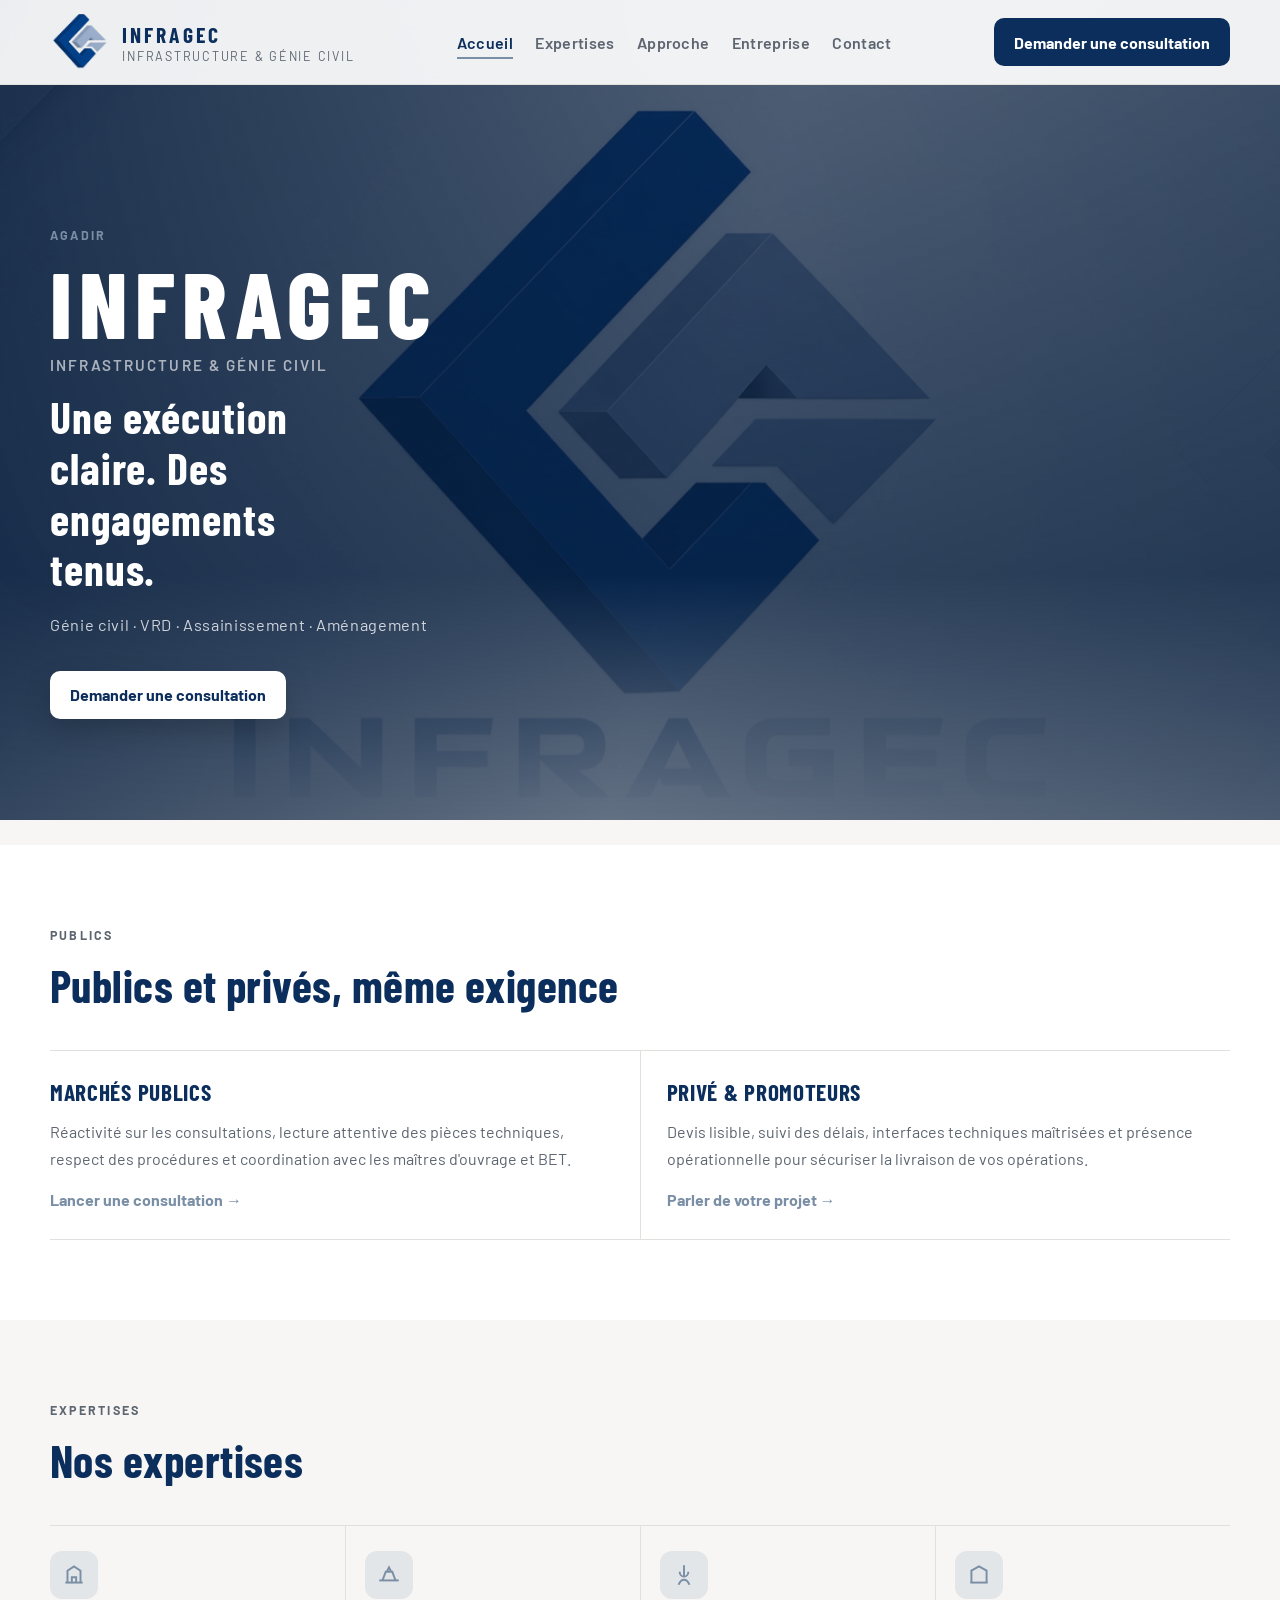
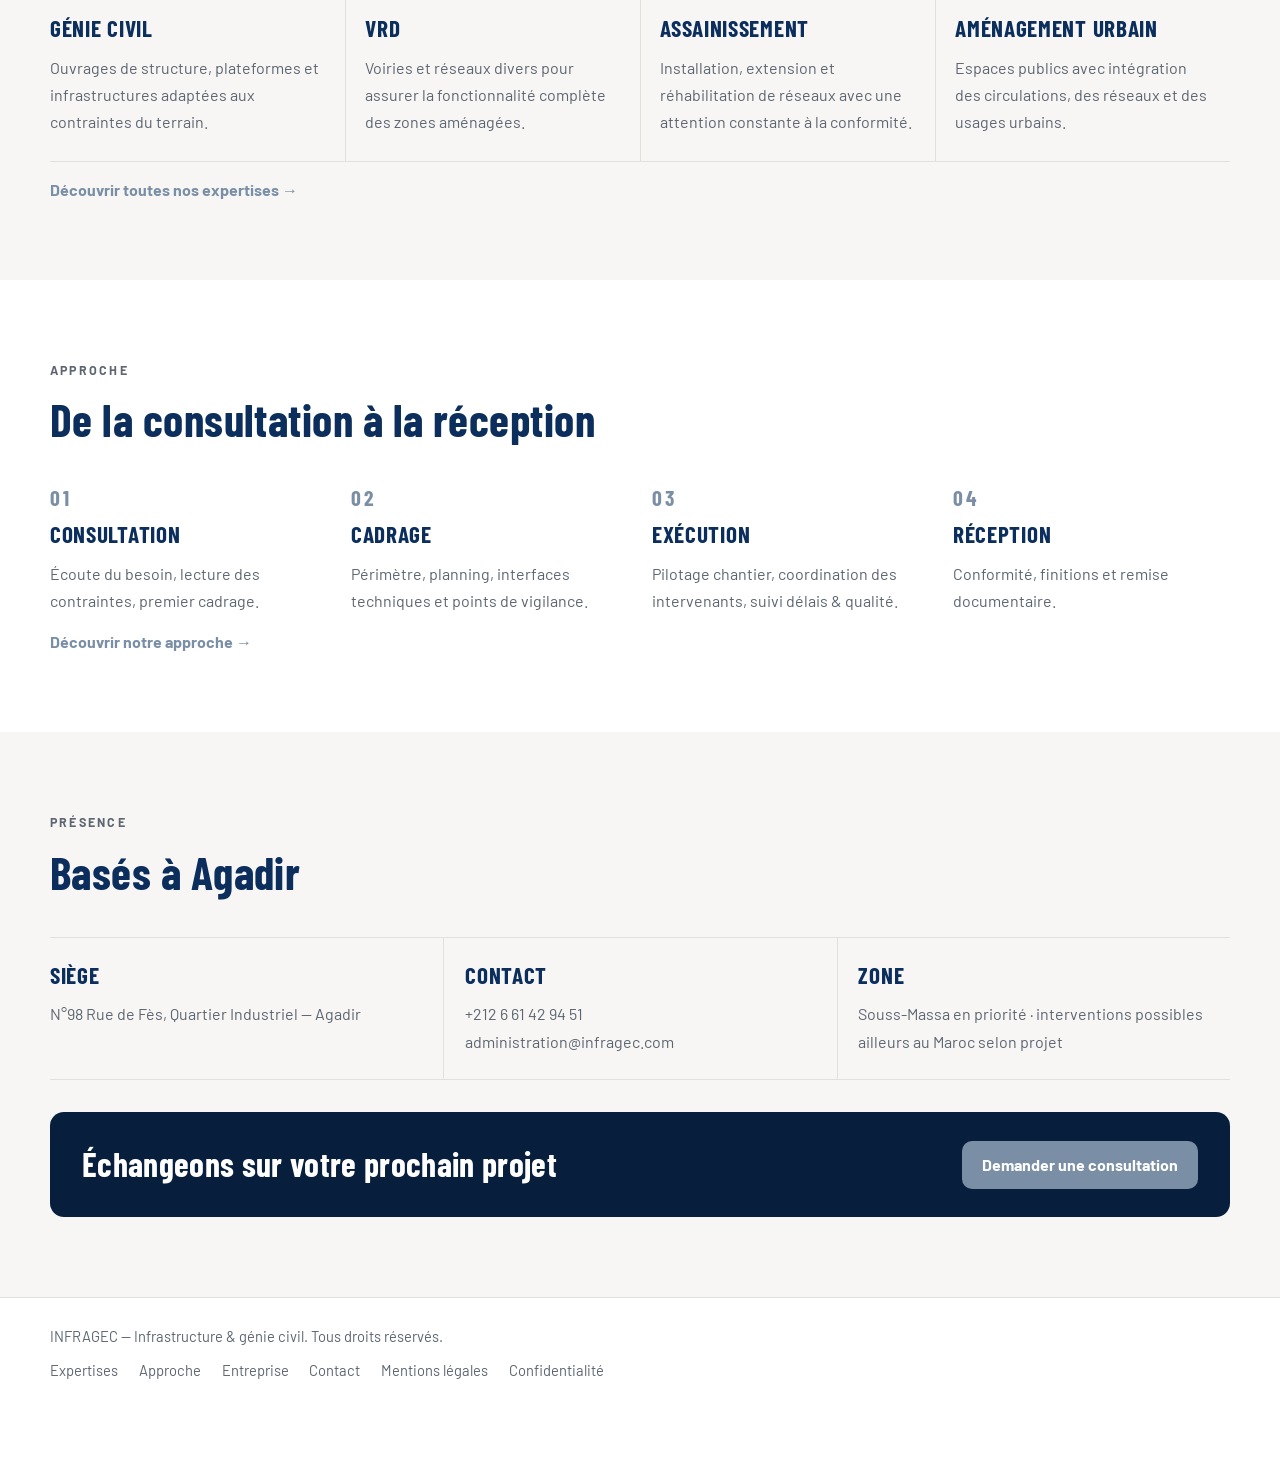
==== commit 8c29e18a: "Refonte multi-pages premium : structure, palette et conversion. Site Accueil/Expertises/Approche/Ent" ====
--- a/index.html
+++ b/index.html
@@ -3,855 +3,30 @@
   <head>
     <meta charset="UTF-8" />
     <meta name="viewport" content="width=device-width, initial-scale=1.0" />
-    <title>INFRAGEC | Infrastructure &amp; Genie Civil</title>
+    <title>INFRAGEC | Infrastructure &amp; génie civil</title>
     <meta
       name="description"
-      content="INFRAGEC, entreprise de genie civil, VRD, assainissement et amenagement urbain."
+      content="INFRAGEC — Infrastructure & génie civil : une exécution claire, des engagements tenus. Entreprise basée à Agadir, pour maîtres d'ouvrage publics et privés."
     />
+    <meta property="og:title" content="INFRAGEC | Infrastructure & génie civil" />
+    <meta
+      property="og:description"
+      content="Une exécution claire, des engagements tenus. Génie civil, VRD, assainissement et aménagement urbain depuis Agadir."
+    />
+    <meta property="og:type" content="website" />
+    <meta property="og:url" content="https://infragec.com/" />
+    <meta property="og:image" content="https://infragec.com/Logo%20Infragec.png" />
+    <link rel="canonical" href="https://infragec.com/" />
+    <link rel="icon" href="/favicon.ico" />
+    <link rel="icon" type="image/png" sizes="32x32" href="/favicon-32x32.png" />
+    <link rel="icon" type="image/png" sizes="16x16" href="/favicon-16x16.png" />
     <link rel="preconnect" href="https://fonts.googleapis.com" />
     <link rel="preconnect" href="https://fonts.gstatic.com" crossorigin />
     <link
       href="https://fonts.googleapis.com/css2?family=Barlow:wght@400;500;600;700&family=Barlow+Condensed:wght@600;700;800&display=swap"
       rel="stylesheet"
     />
-    <style>
-      :root {
-        --navy: #0e387a;
-        --navy-deep: #0a2858;
-        --steel: #9fafca;
-        --steel-deep: #7384a3;
-        --white: #ffffff;
-        --paper: #f3f6fb;
-        --line: rgba(14, 56, 122, 0.14);
-        --ink: #14233f;
-        --muted: #596a89;
-        --shadow: 0 24px 60px rgba(12, 35, 77, 0.12);
-        --radius-lg: 28px;
-        --radius-md: 18px;
-        --radius-sm: 12px;
-        --container: 1180px;
-      }
-
-      * {
-        box-sizing: border-box;
-      }
-
-      html {
-        scroll-behavior: smooth;
-      }
-
-      body {
-        margin: 0;
-        font-family: "Barlow", sans-serif;
-        color: var(--ink);
-        min-height: 100vh;
-        background: #0a234d;
-      }
-
-      body::before {
-        display: none;
-      }
-
-      a {
-        color: inherit;
-        text-decoration: none;
-      }
-
-      button,
-      input,
-      textarea {
-        font: inherit;
-      }
-
-      .container {
-        width: min(var(--container), calc(100% - 2rem));
-        margin: 0 auto;
-      }
-
-      .page-background {
-        position: fixed;
-        inset: 0;
-        z-index: 0;
-        overflow: hidden;
-        pointer-events: none;
-      }
-
-      .page-background-media {
-        position: absolute;
-        inset: -10% -4%;
-        background-image: url("site background.png");
-        background-position: center center;
-        background-repeat: no-repeat;
-        background-size: cover;
-        transform: translate3d(0, 0, 0) scale(1.12);
-        transform-origin: center top;
-        will-change: transform;
-      }
-
-      .page-background-overlay {
-        position: absolute;
-        inset: 0;
-        background:
-          linear-gradient(90deg, rgba(7, 25, 56, 0.78), rgba(7, 25, 56, 0.5) 44%, rgba(7, 25, 56, 0.6) 100%),
-          linear-gradient(180deg, rgba(6, 22, 49, 0.22), rgba(6, 22, 49, 0.52) 58%, rgba(6, 22, 49, 0.72) 100%);
-      }
-
-      .site-header,
-      main,
-      .site-footer {
-        position: relative;
-        z-index: 2;
-      }
-
-      .site-header {
-        position: sticky;
-        top: 0;
-        z-index: 50;
-        background: rgba(255, 255, 255, 0.82);
-        border-bottom: 1px solid rgba(14, 56, 122, 0.08);
-        backdrop-filter: blur(10px);
-      }
-
-      .header-inner {
-        display: flex;
-        align-items: center;
-        justify-content: space-between;
-        gap: 1rem;
-        min-height: 84px;
-      }
-
-      .brand {
-        display: flex;
-        align-items: center;
-        gap: 0.9rem;
-      }
-
-      .brand-mark {
-        display: inline-flex;
-        align-items: center;
-        justify-content: center;
-        width: 58px;
-        height: 58px;
-        flex: 0 0 auto;
-      }
-
-      .brand-mark img {
-        width: 100%;
-        height: 100%;
-        object-fit: contain;
-        filter: drop-shadow(0 10px 18px rgba(12, 35, 77, 0.18));
-      }
-
-      .brand-copy {
-        display: grid;
-        gap: 0.12rem;
-      }
-
-      .brand-copy strong {
-        font-family: "Barlow Condensed", sans-serif;
-        font-size: 1.35rem;
-        letter-spacing: 0.14em;
-      }
-
-      .brand-copy span {
-        color: var(--muted);
-        font-size: 0.82rem;
-        text-transform: uppercase;
-        letter-spacing: 0.16em;
-      }
-
-      .menu-toggle {
-        display: none;
-        border: 1px solid var(--line);
-        border-radius: 999px;
-        background: var(--white);
-        color: var(--navy);
-        padding: 0.85rem 1rem;
-        font-weight: 700;
-      }
-
-      .main-nav {
-        display: flex;
-        align-items: center;
-        gap: 1.4rem;
-      }
-
-      .main-nav a {
-        color: var(--muted);
-        font-weight: 600;
-        letter-spacing: 0.02em;
-        transition: color 180ms ease;
-      }
-
-      .main-nav a:hover,
-      .main-nav a:focus-visible {
-        color: var(--navy);
-      }
-
-      .header-button,
-      .button {
-        display: inline-flex;
-        align-items: center;
-        justify-content: center;
-        min-height: 50px;
-        padding: 0.9rem 1.3rem;
-        border-radius: 999px;
-        font-weight: 700;
-        transition:
-          transform 180ms ease,
-          background 180ms ease,
-          border-color 180ms ease,
-          color 180ms ease,
-          box-shadow 180ms ease;
-      }
-
-      .header-button {
-        background: var(--navy);
-        color: var(--white);
-      }
-
-      .header-button:hover,
-      .header-button:focus-visible {
-        background: var(--navy-deep);
-        transform: translateY(-2px);
-      }
-
-      .hero {
-        position: relative;
-        overflow: hidden;
-        background: transparent;
-        color: var(--white);
-      }
-
-      .hero::before {
-        content: "";
-        position: absolute;
-        inset: 0;
-        background:
-          linear-gradient(90deg, rgba(5, 20, 45, 0.36), rgba(5, 20, 45, 0.14) 48%, rgba(5, 20, 45, 0.22));
-        pointer-events: none;
-      }
-
-      .hero::after {
-        content: "";
-        position: absolute;
-        right: -100px;
-        top: -80px;
-        width: 420px;
-        height: 420px;
-        border-radius: 50%;
-        background: radial-gradient(circle, rgba(159, 175, 202, 0.22), transparent 68%);
-        pointer-events: none;
-      }
-
-      .hero-inner {
-        position: relative;
-        z-index: 1;
-        display: grid;
-        grid-template-columns: minmax(0, 620px) minmax(360px, 410px);
-        justify-content: space-between;
-        gap: clamp(3rem, 7vw, 8rem);
-        align-items: center;
-        padding: 6.8rem 0 5rem;
-      }
-
-      .hero-copy {
-        width: 100%;
-        justify-self: start;
-        align-self: center;
-        max-width: 620px;
-        margin-right: auto;
-      }
-
-      .kicker {
-        margin: 0 0 1rem;
-        color: rgba(255, 255, 255, 0.72);
-        text-transform: uppercase;
-        letter-spacing: 0.2em;
-        font-size: 0.8rem;
-        font-weight: 700;
-      }
-
-      .section-kicker {
-        color: var(--navy);
-      }
-
-      h1,
-      h2,
-      h3 {
-        margin: 0;
-        line-height: 1;
-      }
-
-      h1,
-      h2 {
-        font-family: "Barlow Condensed", sans-serif;
-        text-transform: uppercase;
-      }
-
-      h1 {
-        font-size: clamp(4rem, 10vw, 7.8rem);
-        letter-spacing: 0.08em;
-      }
-
-      .hero-subtitle {
-        margin: 1rem 0 0;
-        color: var(--steel);
-        font-size: clamp(1.2rem, 2.5vw, 1.8rem);
-        font-weight: 600;
-        letter-spacing: 0.18em;
-        text-transform: uppercase;
-      }
-
-      .hero-description {
-        max-width: 58ch;
-        margin: 1.4rem 0 0;
-        color: rgba(255, 255, 255, 0.82);
-        font-size: 1.03rem;
-        line-height: 1.8;
-      }
-
-      .hero-actions {
-        display: flex;
-        flex-wrap: wrap;
-        gap: 0.9rem;
-        margin-top: 2rem;
-      }
-
-      .button-primary {
-        background: var(--white);
-        color: var(--navy);
-        box-shadow: 0 14px 36px rgba(8, 22, 48, 0.24);
-      }
-
-      .button-primary:hover,
-      .button-primary:focus-visible {
-        background: #eef3fb;
-        transform: translateY(-2px);
-      }
-
-      .button-secondary {
-        border: 1px solid rgba(255, 255, 255, 0.24);
-        color: var(--white);
-        background: transparent;
-      }
-
-      .button-secondary:hover,
-      .button-secondary:focus-visible {
-        background: rgba(255, 255, 255, 0.08);
-        border-color: rgba(255, 255, 255, 0.42);
-        transform: translateY(-2px);
-      }
-
-      .hero-panel {
-        display: grid;
-        gap: 1rem;
-        width: 100%;
-        max-width: 410px;
-        justify-self: end;
-        align-self: center;
-        margin-left: auto;
-        padding: 1.8rem;
-        border: 1px solid rgba(255, 255, 255, 0.12);
-        border-radius: var(--radius-lg);
-        background: linear-gradient(180deg, rgba(255, 255, 255, 0.08), rgba(255, 255, 255, 0.03));
-        box-shadow: 0 24px 50px rgba(5, 15, 34, 0.22);
-      }
-
-      .hero-panel h2 {
-        font-size: 2rem;
-      }
-
-      .hero-panel p {
-        margin: 0;
-        color: rgba(255, 255, 255, 0.8);
-        line-height: 1.72;
-      }
-
-      .hero-list {
-        display: grid;
-        gap: 0.8rem;
-      }
-
-      .hero-item {
-        padding: 1rem 1.05rem;
-        border-radius: var(--radius-sm);
-        background: rgba(255, 255, 255, 0.06);
-        border: 1px solid rgba(255, 255, 255, 0.08);
-      }
-
-      .hero-item strong {
-        display: block;
-        font-family: "Barlow Condensed", sans-serif;
-        font-size: 1.15rem;
-        letter-spacing: 0.06em;
-        text-transform: uppercase;
-      }
-
-      .hero-item span {
-        display: block;
-        margin-top: 0.35rem;
-        color: rgba(255, 255, 255, 0.72);
-        line-height: 1.55;
-      }
-
-      .hero-band {
-        position: relative;
-        z-index: 1;
-        display: grid;
-        grid-template-columns: repeat(3, minmax(0, 1fr));
-        gap: 1px;
-        background: rgba(255, 255, 255, 0.12);
-        border-top: 1px solid rgba(255, 255, 255, 0.12);
-      }
-
-      .hero-band article {
-        padding: 1.2rem 1.4rem;
-        background: rgba(255, 255, 255, 0.02);
-      }
-
-      .hero-band strong {
-        display: block;
-        font-family: "Barlow Condensed", sans-serif;
-        font-size: 1.2rem;
-        letter-spacing: 0.08em;
-        text-transform: uppercase;
-      }
-
-      .hero-band span {
-        display: block;
-        margin-top: 0.35rem;
-        color: rgba(255, 255, 255, 0.72);
-      }
-
-      .section {
-        position: relative;
-        padding: 5.4rem 0;
-        background: linear-gradient(180deg, rgba(255, 255, 255, 0.8), rgba(255, 255, 255, 0.88));
-        backdrop-filter: blur(6px);
-      }
-
-      .section-header {
-        display: grid;
-        gap: 0.8rem;
-        max-width: 760px;
-        margin-bottom: 2.2rem;
-      }
-
-      .section-header p {
-        margin: 0;
-        color: var(--muted);
-        line-height: 1.78;
-      }
-
-      .section-header h2 {
-        font-size: clamp(2.5rem, 5vw, 4rem);
-        color: var(--navy);
-        letter-spacing: 0.05em;
-      }
-
-      .services-grid,
-      .projects-grid {
-        display: grid;
-        gap: 1.2rem;
-      }
-
-      .services-grid {
-        grid-template-columns: repeat(4, minmax(0, 1fr));
-      }
-
-      .service-card,
-      .project-card,
-      .about-panel,
-      .contact-panel,
-      .contact-form {
-        background: var(--white);
-        border: 1px solid var(--line);
-        border-radius: var(--radius-md);
-        box-shadow: var(--shadow);
-      }
-
-      .service-card,
-      .project-card {
-        transition:
-          transform 180ms ease,
-          border-color 180ms ease,
-          box-shadow 180ms ease;
-      }
-
-      .service-card:hover,
-      .service-card:focus-within,
-      .project-card:hover,
-      .project-card:focus-within {
-        transform: translateY(-4px);
-        border-color: rgba(14, 56, 122, 0.22);
-        box-shadow: 0 22px 44px rgba(12, 35, 77, 0.14);
-      }
-
-      .service-card {
-        padding: 1.55rem;
-      }
-
-      .service-icon {
-        display: inline-flex;
-        align-items: center;
-        justify-content: center;
-        width: 60px;
-        height: 60px;
-        margin-bottom: 1rem;
-        border-radius: 16px;
-        background: linear-gradient(180deg, rgba(14, 56, 122, 0.08), rgba(159, 175, 202, 0.18));
-        color: var(--navy);
-      }
-
-      .service-card h3,
-      .project-card h3,
-      .about-panel h3,
-      .contact-panel h3,
-      .contact-form h3 {
-        font-family: "Barlow Condensed", sans-serif;
-        font-size: 1.55rem;
-        letter-spacing: 0.04em;
-        text-transform: uppercase;
-        color: var(--navy);
-      }
-
-      .service-card p,
-      .project-card p,
-      .about-panel p,
-      .contact-panel p {
-        margin: 0.85rem 0 0;
-        color: var(--muted);
-        line-height: 1.75;
-      }
-
-      .projects-shell {
-        background: linear-gradient(180deg, rgba(243, 246, 251, 0.88), rgba(255, 255, 255, 0.93));
-      }
-
-      .projects-grid {
-        grid-template-columns: repeat(3, minmax(0, 1fr));
-      }
-
-      .project-card {
-        overflow: hidden;
-      }
-
-      .project-top {
-        position: relative;
-        height: 210px;
-        background:
-          linear-gradient(135deg, rgba(10, 40, 88, 0.96), rgba(14, 56, 122, 0.86)),
-          var(--navy);
-      }
-
-      .project-top::before,
-      .project-top::after {
-        content: "";
-        position: absolute;
-      }
-
-      .project-top::before {
-        inset: 22px;
-        border: 1px solid rgba(255, 255, 255, 0.12);
-      }
-
-      .project-top::after {
-        left: 24px;
-        right: 24px;
-        bottom: 30px;
-        height: 8px;
-        border-radius: 999px;
-        background: rgba(255, 255, 255, 0.12);
-      }
-
-      .project-index {
-        position: absolute;
-        top: 22px;
-        right: 22px;
-        color: rgba(255, 255, 255, 0.34);
-        font-family: "Barlow Condensed", sans-serif;
-        font-size: 3rem;
-        font-weight: 700;
-        letter-spacing: 0.08em;
-      }
-
-      .project-body {
-        padding: 1.5rem;
-      }
-
-      .project-location {
-        display: inline-block;
-        margin-top: 0.7rem;
-        color: var(--steel-deep);
-        font-size: 0.88rem;
-        font-weight: 700;
-        text-transform: uppercase;
-        letter-spacing: 0.12em;
-      }
-
-      .about-grid,
-      .contact-grid {
-        display: grid;
-        grid-template-columns: minmax(0, 1.05fr) minmax(320px, 0.95fr);
-        gap: 1.3rem;
-        align-items: start;
-      }
-
-      .about-panel,
-      .contact-panel,
-      .contact-form {
-        padding: 1.8rem;
-      }
-
-      .about-highlights {
-        display: grid;
-        grid-template-columns: repeat(3, minmax(0, 1fr));
-        gap: 1rem;
-        margin-top: 1.5rem;
-      }
-
-      .about-highlights article {
-        padding: 1rem 1.05rem;
-        border-radius: var(--radius-sm);
-        background: var(--paper);
-        border: 1px solid var(--line);
-      }
-
-      .about-highlights strong {
-        display: block;
-        font-family: "Barlow Condensed", sans-serif;
-        font-size: 1.2rem;
-        text-transform: uppercase;
-        color: var(--navy);
-      }
-
-      .about-highlights span {
-        display: block;
-        margin-top: 0.3rem;
-        color: var(--muted);
-        line-height: 1.55;
-      }
-
-      .contact-list {
-        display: grid;
-        gap: 0.9rem;
-        margin-top: 1.2rem;
-      }
-
-      .contact-item {
-        padding: 1rem 1.05rem;
-        border-radius: var(--radius-sm);
-        background: var(--paper);
-        border: 1px solid var(--line);
-      }
-
-      .contact-item strong {
-        display: block;
-        font-family: "Barlow Condensed", sans-serif;
-        font-size: 1rem;
-        text-transform: uppercase;
-        letter-spacing: 0.08em;
-        color: var(--navy);
-      }
-
-      .contact-item span,
-      .contact-item a {
-        display: inline-block;
-        margin-top: 0.35rem;
-        color: var(--ink);
-        font-weight: 600;
-      }
-
-      .whatsapp-button {
-        display: inline-flex;
-        align-items: center;
-        justify-content: center;
-        width: 100%;
-        min-height: 52px;
-        margin-top: 1rem;
-        border-radius: 999px;
-        background: #1f9d55;
-        color: var(--white);
-        font-weight: 700;
-        transition:
-          transform 180ms ease,
-          background 180ms ease;
-      }
-
-      .whatsapp-button:hover,
-      .whatsapp-button:focus-visible {
-        background: #1a8849;
-        transform: translateY(-2px);
-      }
-
-      .contact-form form {
-        display: grid;
-        gap: 1rem;
-        margin-top: 1rem;
-      }
-
-      .form-row {
-        display: grid;
-        grid-template-columns: repeat(2, minmax(0, 1fr));
-        gap: 1rem;
-      }
-
-      label {
-        display: grid;
-        gap: 0.45rem;
-        color: var(--ink);
-        font-size: 0.94rem;
-        font-weight: 600;
-      }
-
-      input,
-      textarea {
-        width: 100%;
-        padding: 0.95rem 1rem;
-        border: 1px solid var(--line);
-        border-radius: 14px;
-        background: var(--paper);
-        color: var(--ink);
-        transition:
-          border-color 180ms ease,
-          box-shadow 180ms ease,
-          background 180ms ease;
-      }
-
-      input:focus,
-      textarea:focus {
-        outline: none;
-        background: var(--white);
-        border-color: rgba(14, 56, 122, 0.4);
-        box-shadow: 0 0 0 4px rgba(14, 56, 122, 0.08);
-      }
-
-      textarea {
-        min-height: 150px;
-        resize: vertical;
-      }
-
-      .submit-button {
-        border: 0;
-        cursor: pointer;
-      }
-
-      .site-footer {
-        padding: 1.6rem 0 2.4rem;
-        background: rgba(255, 255, 255, 0.84);
-        border-top: 1px solid rgba(14, 56, 122, 0.08);
-        color: var(--muted);
-        font-size: 0.92rem;
-        backdrop-filter: blur(8px);
-      }
-
-      .reveal {
-        opacity: 0;
-        transform: translateY(16px);
-        transition:
-          opacity 520ms ease,
-          transform 520ms ease;
-      }
-
-      .reveal.is-visible {
-        opacity: 1;
-        transform: translateY(0);
-      }
-
-      @media (max-width: 1080px) {
-        .hero-inner,
-        .projects-grid,
-        .about-grid,
-        .contact-grid {
-          grid-template-columns: 1fr;
-        }
-
-        .services-grid {
-          grid-template-columns: repeat(2, minmax(0, 1fr));
-        }
-
-        .hero-inner {
-          gap: 1.5rem;
-          justify-content: initial;
-        }
-      }
-
-      @media (max-width: 760px) {
-        .header-inner {
-          flex-wrap: wrap;
-          padding: 1rem 0;
-        }
-
-        .menu-toggle {
-          display: inline-flex;
-          margin-left: auto;
-        }
-
-        .main-nav {
-          display: none;
-          width: 100%;
-          flex-direction: column;
-          align-items: flex-start;
-          padding-top: 0.75rem;
-        }
-
-        .main-nav.is-open {
-          display: flex;
-        }
-
-        .header-button {
-          display: none;
-        }
-
-        .hero-inner {
-          padding: 5.6rem 0 3.6rem;
-        }
-
-        .hero-copy,
-        .hero-panel {
-          justify-self: stretch;
-          width: 100%;
-          max-width: none;
-          margin-left: 0;
-        }
-
-        .hero-band,
-        .services-grid,
-        .about-highlights,
-        .form-row {
-          grid-template-columns: 1fr;
-        }
-
-        .page-background-media {
-          inset: -6% -18%;
-          background-position: center top;
-          transform: translate3d(0, 0, 0) scale(1.08);
-        }
-      }
-
-      @media (prefers-reduced-motion: reduce) {
-        html {
-          scroll-behavior: auto;
-        }
-
-        *,
-        *::before,
-        *::after {
-          transition: none !important;
-          animation: none !important;
-        }
-
-        .reveal {
-          opacity: 1;
-          transform: none;
-        }
-
-        .page-background-media {
-          transform: scale(1.08) !important;
-        }
-      }
-    </style>
+    <link rel="stylesheet" href="styles.css" />
   </head>
   <body>
     <div class="page-background" aria-hidden="true">
@@ -861,33 +36,29 @@
 
     <header class="site-header">
       <div class="container header-inner">
-        <a class="brand" href="#accueil" aria-label="Retour a l'accueil">
+        <a class="brand" href="index.html" aria-label="Retour à l'accueil">
           <span class="brand-mark">
             <img src="Logo Infragec.png" alt="Logo INFRAGEC" />
           </span>
           <span class="brand-copy">
             <strong>INFRAGEC</strong>
-            <span>Infrastructure &amp; Genie Civil</span>
+            <span>Infrastructure &amp; génie civil</span>
           </span>
         </a>
 
-        <button
-          class="menu-toggle"
-          type="button"
-          aria-expanded="false"
-          aria-controls="main-nav"
-        >
+        <button class="menu-toggle" type="button" aria-expanded="false" aria-controls="main-nav">
           Menu
         </button>
 
         <nav class="main-nav" id="main-nav" aria-label="Navigation principale">
-          <a href="#services">Services</a>
-          <a href="#projets">Projets</a>
-          <a href="#apropos">A propos</a>
-          <a href="#contact">Contact</a>
+          <a class="is-active" href="index.html" aria-current="page">Accueil</a>
+          <a href="expertises.html">Expertises</a>
+          <a href="approche.html">Approche</a>
+          <a href="entreprise.html">Entreprise</a>
+          <a href="contact.html">Contact</a>
         </nav>
 
-        <a class="header-button" href="#contact">Demander un devis</a>
+        <a class="header-button" href="contact.html">Demander une consultation</a>
       </div>
     </header>
 
@@ -895,92 +66,77 @@
       <section class="hero" id="accueil">
         <div class="container hero-inner">
           <div class="hero-copy reveal">
-            <p class="kicker">Entreprise de construction &amp; d'infrastructure</p>
-            <h1>INFRAGEC</h1>
-            <p class="hero-subtitle">Infrastructure &amp; Genie Civil</p>
+            <p class="kicker">Agadir</p>
+            <p class="hero-brand">INFRAGEC</p>
+            <p class="hero-tagline">Infrastructure &amp; génie civil</p>
+            <h1 class="hero-promise">
+              Une exécution claire. Des engagements tenus.
+            </h1>
             <p class="hero-description">
-              INFRAGEC intervient sur les projets de genie civil, de VRD, d'assainissement
-              et d'amenagement urbain avec une execution rigoureuse, une lecture
-              technique exigeante et une maitrise constante des delais.
+              Génie civil · VRD · Assainissement · Aménagement
             </p>
 
             <div class="hero-actions">
-              <a class="button button-primary" href="#projets">Voir nos projets</a>
-              <a class="button button-secondary" href="#contact">Demander un devis</a>
+              <a class="button button-primary" href="contact.html">Demander une consultation</a>
             </div>
           </div>
-
-          <aside class="hero-panel reveal" aria-label="Points forts">
-            <h2>Une organisation construite pour la livraison</h2>
-            <p>
-              Nous structurons chaque chantier autour du pilotage, du controle
-              technique et du respect des engagements contractuels.
-            </p>
-
-            <div class="hero-list">
-              <div class="hero-item">
-                <strong>Fiabilite chantier</strong>
-                <span>Preparation methodique et coordination continue des intervenants.</span>
-              </div>
-              <div class="hero-item">
-                <strong>Expertise technique</strong>
-                <span>Lecture precise des contraintes de sol, de reseaux et d'execution.</span>
-              </div>
-              <div class="hero-item">
-                <strong>Respect des delais</strong>
-                <span>Planification stricte et suivi permanent des objectifs operationnels.</span>
-              </div>
-            </div>
-          </aside>
-        </div>
-
-        <div class="hero-band">
-          <article>
-            <strong>Genie civil</strong>
-            <span>Ouvrages structurels et infrastructures techniques</span>
-          </article>
-          <article>
-            <strong>VRD &amp; reseaux</strong>
-            <span>Voirie, raccordements et organisation des flux</span>
-          </article>
-          <article>
-            <strong>Execution maitrisee</strong>
-            <span>Qualite, securite et delais au coeur du chantier</span>
-          </article>
-        </div>
-      </section>
-
-      <section class="section" id="services">
-        <div class="container">
-          <div class="section-header reveal">
-            <p class="kicker section-kicker">Services</p>
-            <h2>Des expertises structurees pour des ouvrages durables</h2>
-            <p>
-              Nos equipes interviennent sur des projets d'infrastructure avec une
-              approche sobre, technique et orientee resultat, depuis la preparation
-              jusqu'a la mise en oeuvre sur site.
-            </p>
+        </div>
+      </section>
+
+      <section class="section" id="publics">
+        <div class="container">
+          <div class="section-header reveal">
+            <p class="kicker section-kicker">Publics</p>
+            <h2>Publics et privés, même exigence</h2>
+          </div>
+
+          <div class="audience-grid">
+            <article class="audience-card reveal">
+              <h3>Marchés publics</h3>
+              <p>
+                Réactivité sur les consultations, lecture attentive des pièces techniques,
+                respect des procédures et coordination avec les maîtres d'ouvrage et BET.
+              </p>
+              <a class="text-link" href="contact.html">Lancer une consultation →</a>
+            </article>
+            <article class="audience-card reveal">
+              <h3>Privé &amp; promoteurs</h3>
+              <p>
+                Devis lisible, suivi des délais, interfaces techniques maîtrisées et
+                présence opérationnelle pour sécuriser la livraison de vos opérations.
+              </p>
+              <a class="text-link" href="contact.html">Parler de votre projet →</a>
+            </article>
+          </div>
+        </div>
+      </section>
+
+      <section class="section alt" id="expertises">
+        <div class="container">
+          <div class="section-header reveal">
+            <p class="kicker section-kicker">Expertises</p>
+            <h2>Nos expertises</h2>
           </div>
 
           <div class="services-grid">
             <article class="service-card reveal">
               <div class="service-icon" aria-hidden="true">
-                <svg viewBox="0 0 24 24" width="30" height="30" fill="none" stroke="currentColor" stroke-width="1.8">
+                <svg viewBox="0 0 24 24" width="26" height="26" fill="none" stroke="currentColor" stroke-width="1.8">
                   <path d="M4 19h16" />
                   <path d="M6 19V8l6-4 6 4v11" />
                   <path d="M10 19v-5h4v5" />
                 </svg>
               </div>
-              <h3>Genie Civil</h3>
-              <p>
-                Realisation d'ouvrages de structure, plateformes et infrastructures
-                avec un niveau d'exigence adapte aux contraintes du terrain.
-              </p>
-            </article>
-
-            <article class="service-card reveal">
-              <div class="service-icon" aria-hidden="true">
-                <svg viewBox="0 0 24 24" width="30" height="30" fill="none" stroke="currentColor" stroke-width="1.8">
+              <h3>Génie civil</h3>
+              <p>
+                Ouvrages de structure, plateformes et infrastructures adaptées aux
+                contraintes du terrain.
+              </p>
+            </article>
+
+            <article class="service-card reveal">
+              <div class="service-icon" aria-hidden="true">
+                <svg viewBox="0 0 24 24" width="26" height="26" fill="none" stroke="currentColor" stroke-width="1.8">
                   <path d="M3 17h18" />
                   <path d="M6 17l3-8h6l3 8" />
                   <path d="M10 9l2-4 2 4" />
@@ -988,14 +144,14 @@
               </div>
               <h3>VRD</h3>
               <p>
-                Mise en oeuvre des voiries et reseaux divers pour assurer la
-                fonctionnalite complete des zones amenagees et de leurs raccordements.
-              </p>
-            </article>
-
-            <article class="service-card reveal">
-              <div class="service-icon" aria-hidden="true">
-                <svg viewBox="0 0 24 24" width="30" height="30" fill="none" stroke="currentColor" stroke-width="1.8">
+                Voiries et réseaux divers pour assurer la fonctionnalité complète des
+                zones aménagées.
+              </p>
+            </article>
+
+            <article class="service-card reveal">
+              <div class="service-icon" aria-hidden="true">
+                <svg viewBox="0 0 24 24" width="26" height="26" fill="none" stroke="currentColor" stroke-width="1.8">
                   <path d="M12 3v10" />
                   <path d="M8 9c0 2.5 1.8 4.5 4 4.5s4-2 4-4.5" />
                   <path d="M7 21c1.2-3.1 3-4.6 5-4.6s3.8 1.5 5 4.6" />
@@ -1003,296 +159,120 @@
               </div>
               <h3>Assainissement</h3>
               <p>
-                Installation, extension et rehabilitation de reseaux d'assainissement
-                avec une attention constante a la conformite et a la perennite.
-              </p>
-            </article>
-
-            <article class="service-card reveal">
-              <div class="service-icon" aria-hidden="true">
-                <svg viewBox="0 0 24 24" width="30" height="30" fill="none" stroke="currentColor" stroke-width="1.8">
+                Installation, extension et réhabilitation de réseaux avec une attention
+                constante à la conformité.
+              </p>
+            </article>
+
+            <article class="service-card reveal">
+              <div class="service-icon" aria-hidden="true">
+                <svg viewBox="0 0 24 24" width="26" height="26" fill="none" stroke="currentColor" stroke-width="1.8">
                   <path d="M4 19h16" />
                   <path d="M5 19V8l7-4 7 4v11" />
                   <path d="M9 11h.01" />
                   <path d="M15 11h.01" />
-                  <path d="M9 15h.01" />
-                  <path d="M15 15h.01" />
-                </svg>
-              </div>
-              <h3>Amenagement Urbain</h3>
-              <p>
-                Amenagement qualitatif des espaces publics avec integration des
-                circulations, des reseaux et des usages urbains.
-              </p>
-            </article>
-          </div>
-        </div>
-      </section>
-
-      <section class="section projects-shell" id="projets">
-        <div class="container">
-          <div class="section-header reveal">
-            <p class="kicker section-kicker">Projets</p>
-            <h2>Des references qui parlent execution, coordination et resultat</h2>
-            <p>
-              Chaque operation mobilise une logique de terrain, une maitrise des
-              interfaces techniques et une capacite a tenir les delais de livraison.
-            </p>
-          </div>
-
-          <div class="projects-grid">
-            <article class="project-card reveal">
-              <div class="project-top" aria-hidden="true">
-                <span class="project-index">01</span>
-              </div>
-              <div class="project-body">
-                <h3>Rehabilitation de voirie primaire</h3>
-                <span class="project-location">Casablanca</span>
-                <p>
-                  Reprise des chaussees, trottoirs et reseaux avec maintien des
-                  circulations et phasage adapte a un environnement urbain dense.
-                </p>
-              </div>
-            </article>
-
-            <article class="project-card reveal">
-              <div class="project-top" aria-hidden="true">
-                <span class="project-index">02</span>
-              </div>
-              <div class="project-body">
-                <h3>Extension de reseau d'assainissement</h3>
-                <span class="project-location">Rabat</span>
-                <p>
-                  Creation de lignes nouvelles, raccordements et traitement des
-                  interfaces pour accompagner le developpement d'un secteur residentiel.
-                </p>
-              </div>
-            </article>
-
-            <article class="project-card reveal">
-              <div class="project-top" aria-hidden="true">
-                <span class="project-index">03</span>
-              </div>
-              <div class="project-body">
-                <h3>Amenagement d'esplanade urbaine</h3>
-                <span class="project-location">Marrakech</span>
-                <p>
-                  Intervention complete sur les VRD, le traitement des surfaces
-                  et l'organisation des flux pietons dans un espace public majeur.
-                </p>
-              </div>
-            </article>
-          </div>
-        </div>
-      </section>
-
-      <section class="section" id="apropos">
-        <div class="container about-grid">
-          <div class="section-header reveal">
-            <p class="kicker section-kicker">A propos</p>
-            <h2>Une entreprise de terrain appuyee sur la rigueur technique</h2>
-            <p>
-              INFRAGEC place la fiabilite d'execution, la maitrise technique et le
-              respect des echeances au centre de chaque chantier. Notre approche
-              repose sur une lecture precise des contraintes, une organisation claire
-              et une presence operationnelle constante pour livrer des ouvrages
-              conformes, robustes et durables.
-            </p>
-          </div>
-
-          <aside class="about-panel reveal">
-            <h3>Trois engagements de conduite</h3>
-            <p>
-              Une discipline de chantier forte, des methodes d'execution lisibles
-              et une coordination continue entre etudes, terrain et client.
-            </p>
-
-            <div class="about-highlights">
-              <article>
-                <strong>Fiabilite</strong>
-                <span>Des choix techniques et operationnels cadres par le terrain.</span>
-              </article>
-              <article>
-                <strong>Expertise</strong>
-                <span>Une maitrise concrete des travaux d'infrastructure et de reseaux.</span>
-              </article>
-              <article>
-                <strong>Delais</strong>
-                <span>Un pilotage serre pour tenir les jalons et la livraison finale.</span>
-              </article>
-            </div>
-          </aside>
-        </div>
-      </section>
-
-      <section class="section projects-shell" id="contact">
-        <div class="container">
-          <div class="section-header reveal">
-            <p class="kicker section-kicker">Contact</p>
-            <h2>Echangeons sur votre projet</h2>
-            <p>
-              Pour un appel d'offres, une consultation technique ou une demande de
-              devis, notre equipe vous repond rapidement avec un cadrage initial clair.
-            </p>
-          </div>
-
-          <div class="contact-grid">
-            <aside class="contact-panel reveal">
-              <h3>Coordonnees</h3>
-              <p>
-                Une ligne directe pour les demandes commerciales et techniques,
-                avec un premier retour sur la faisabilite et le perimetre du besoin.
-              </p>
-
-              <div class="contact-list">
-                <div class="contact-item">
-                  <strong>Telephone</strong>
-                  <a href="tel:+212661429451">+212 6 61 42 94 51</a>
-                </div>
-                <div class="contact-item">
-                  <strong>Email</strong>
-                  <a href="mailto:administration@infragec.com">administration@infragec.com</a>
-                </div>
-                <div class="contact-item">
-                  <strong>Adresse</strong>
-                  <span>N°98 Rue de FES Quartier Industriel - Agadir</span>
-                </div>
-              </div>
-
-              <a
-                class="whatsapp-button"
-                href="https://wa.me/212600000000"
-                target="_blank"
-                rel="noreferrer"
-              >
-                Contacter via WhatsApp
-              </a>
-            </aside>
-
-            <div class="contact-form reveal">
-              <h3>Demander un devis</h3>
-              <form action="#" method="post">
-                <div class="form-row">
-                  <label>
-                    Nom
-                    <input type="text" name="name" placeholder="Votre nom" required />
-                  </label>
-                  <label>
-                    Entreprise
-                    <input type="text" name="company" placeholder="Nom de votre entreprise" />
-                  </label>
-                </div>
-
-                <div class="form-row">
-                  <label>
-                    Email
-                    <input type="email" name="email" placeholder="vous@entreprise.com" required />
-                  </label>
-                  <label>
-                    Telephone
-                    <input type="tel" name="phone" placeholder="+212 ..." />
-                  </label>
-                </div>
-
-                <label>
-                  Message
-                  <textarea
-                    name="message"
-                    placeholder="Decrivez la nature du projet, le lieu, le delai souhaite et vos contraintes principales."
-                    required
-                  ></textarea>
-                </label>
-
-                <button class="button button-primary submit-button" type="submit">
-                  Envoyer la demande
-                </button>
-              </form>
-            </div>
+                </svg>
+              </div>
+              <h3>Aménagement urbain</h3>
+              <p>
+                Espaces publics avec intégration des circulations, des réseaux et des
+                usages urbains.
+              </p>
+            </article>
+          </div>
+
+          <a class="text-link section-cta reveal" href="expertises.html">Découvrir toutes nos expertises →</a>
+        </div>
+      </section>
+
+      <section class="section" id="methode">
+        <div class="container">
+          <div class="section-header reveal">
+            <p class="kicker section-kicker">Approche</p>
+            <h2>De la consultation à la réception</h2>
+          </div>
+
+          <div class="steps-grid">
+            <article class="step-card reveal">
+              <span class="step-index">01</span>
+              <h3>Consultation</h3>
+              <p>Écoute du besoin, lecture des contraintes, premier cadrage.</p>
+            </article>
+            <article class="step-card reveal">
+              <span class="step-index">02</span>
+              <h3>Cadrage</h3>
+              <p>Périmètre, planning, interfaces techniques et points de vigilance.</p>
+            </article>
+            <article class="step-card reveal">
+              <span class="step-index">03</span>
+              <h3>Exécution</h3>
+              <p>Pilotage chantier, coordination des intervenants, suivi délais &amp; qualité.</p>
+            </article>
+            <article class="step-card reveal">
+              <span class="step-index">04</span>
+              <h3>Réception</h3>
+              <p>Conformité, finitions et remise documentaire.</p>
+            </article>
+          </div>
+
+          <a class="text-link section-cta reveal" href="approche.html">Découvrir notre approche →</a>
+        </div>
+      </section>
+
+      <section class="section alt" id="confiance">
+        <div class="container">
+          <div class="section-header reveal">
+            <p class="kicker section-kicker">Présence</p>
+            <h2>Basés à Agadir</h2>
+          </div>
+
+          <div class="trust-grid">
+            <article class="trust-card reveal">
+              <h3>Siège</h3>
+              <p>N°98 Rue de Fès, Quartier Industriel — Agadir</p>
+            </article>
+            <article class="trust-card reveal">
+              <h3>Contact</h3>
+              <p>
+                <a href="tel:+212661429451">+212 6 61 42 94 51</a><br />
+                <a href="mailto:administration@infragec.com">administration@infragec.com</a>
+              </p>
+            </article>
+            <article class="trust-card reveal">
+              <h3>Zone</h3>
+              <p>Souss-Massa en priorité · interventions possibles ailleurs au Maroc selon projet</p>
+            </article>
+          </div>
+
+          <div class="closing-band reveal">
+            <h2>Échangeons sur votre prochain projet</h2>
+            <a class="button button-navy" href="contact.html">Demander une consultation</a>
           </div>
         </div>
       </section>
     </main>
 
     <footer class="site-footer">
-      <div class="container">
-        INFRAGEC - Infrastructure &amp; Genie Civil. Tous droits reserves.
+      <div class="container footer-inner">
+        <div>INFRAGEC — Infrastructure &amp; génie civil. Tous droits réservés.</div>
+        <nav class="footer-nav" aria-label="Pied de page">
+          <a href="expertises.html">Expertises</a>
+          <a href="approche.html">Approche</a>
+          <a href="entreprise.html">Entreprise</a>
+          <a href="contact.html">Contact</a>
+          <a href="mentions-legales.html">Mentions légales</a>
+          <a href="confidentialite.html">Confidentialité</a>
+        </nav>
       </div>
     </footer>
 
-    <script>
-      const menuButton = document.querySelector(".menu-toggle");
-      const nav = document.querySelector(".main-nav");
-      const backgroundMedia = document.querySelector(".page-background-media");
-      const reduceMotionQuery = window.matchMedia("(prefers-reduced-motion: reduce)");
-
-      if (menuButton && nav) {
-        menuButton.addEventListener("click", () => {
-          const isOpen = nav.classList.toggle("is-open");
-          menuButton.setAttribute("aria-expanded", String(isOpen));
-        });
-
-        nav.querySelectorAll("a").forEach((link) => {
-          link.addEventListener("click", () => {
-            nav.classList.remove("is-open");
-            menuButton.setAttribute("aria-expanded", "false");
-          });
-        });
-      }
-
-      const revealElements = document.querySelectorAll(".reveal");
-
-      if ("IntersectionObserver" in window) {
-        const observer = new IntersectionObserver(
-          (entries) => {
-            entries.forEach((entry) => {
-              if (entry.isIntersecting) {
-                entry.target.classList.add("is-visible");
-                observer.unobserve(entry.target);
-              }
-            });
-          },
-          {
-            threshold: 0.16,
-          }
-        );
-
-        revealElements.forEach((element) => {
-          observer.observe(element);
-        });
-      } else {
-        revealElements.forEach((element) => {
-          element.classList.add("is-visible");
-        });
-      }
-
-      if (backgroundMedia && !reduceMotionQuery.matches) {
-        let ticking = false;
-
-        const updateParallax = () => {
-          const scrollTop = window.scrollY || window.pageYOffset;
-          const isMobile = window.innerWidth <= 760;
-          const ratio = isMobile ? 0.08 : 0.16;
-          const maxShift = isMobile ? 90 : 180;
-          const scale = isMobile ? 1.08 : 1.12;
-          const shift = Math.min(scrollTop * ratio, maxShift);
-
-          backgroundMedia.style.transform =
-            `translate3d(0, ${-shift}px, 0) scale(${scale})`;
-
-          ticking = false;
-        };
-
-        const requestParallaxFrame = () => {
-          if (!ticking) {
-            window.requestAnimationFrame(updateParallax);
-            ticking = true;
-          }
-        };
-
-        updateParallax();
-        window.addEventListener("scroll", requestParallaxFrame, { passive: true });
-        window.addEventListener("resize", requestParallaxFrame);
-      }
-    </script>
+    <div class="mobile-cta" aria-label="Actions rapides">
+      <div class="mobile-cta-inner">
+        <a class="button button-navy" href="contact.html">Consultation</a>
+        <a class="button whatsapp-mini" href="https://wa.me/212661429451" target="_blank" rel="noreferrer">WhatsApp</a>
+      </div>
+    </div>
+
+    <script src="script.js"></script>
   </body>
 </html>
--- a/styles.css
+++ b/styles.css
@@ -0,0 +1,911 @@
+:root {
+  --navy: #0b2e5c;
+  --navy-deep: #071e3d;
+  --accent: #7a8fa6;
+  --accent-soft: rgba(122, 143, 166, 0.16);
+  --white: #ffffff;
+  --paper: #f7f6f4;
+  --line: #e2e0dc;
+  --ink: #1a1d21;
+  --muted: #5c6570;
+  --shadow: 0 18px 40px rgba(0, 0, 0, 0.08);
+  --radius-lg: 20px;
+  --radius-md: 14px;
+  --radius-sm: 10px;
+  --container: 1180px;
+}
+
+* {
+  box-sizing: border-box;
+}
+
+html {
+  scroll-behavior: smooth;
+}
+
+body {
+  margin: 0;
+  font-family: "Barlow", sans-serif;
+  color: var(--ink);
+  min-height: 100vh;
+  background: var(--paper);
+}
+
+a {
+  color: inherit;
+  text-decoration: none;
+}
+
+button,
+input,
+textarea,
+select {
+  font: inherit;
+}
+
+.container {
+  width: min(var(--container), calc(100% - 2rem));
+  margin: 0 auto;
+}
+
+/* Background only behind hero */
+.page-background {
+  position: absolute;
+  inset: 0 0 auto;
+  height: min(92vh, 820px);
+  z-index: 0;
+  overflow: hidden;
+  pointer-events: none;
+}
+
+.page-background-media {
+  position: absolute;
+  inset: -8% -4%;
+  background-image: url("site background.png");
+  background-position: center center;
+  background-repeat: no-repeat;
+  background-size: cover;
+  transform: scale(1.08);
+  transform-origin: center top;
+}
+
+.page-background-overlay {
+  position: absolute;
+  inset: 0;
+  background:
+    linear-gradient(105deg, rgba(7, 30, 61, 0.88), rgba(7, 30, 61, 0.62) 55%, rgba(7, 30, 61, 0.72)),
+    linear-gradient(180deg, rgba(7, 30, 61, 0.2), rgba(7, 30, 61, 0.55) 70%, var(--paper) 100%);
+}
+
+.site-header,
+main,
+.site-footer {
+  position: relative;
+  z-index: 2;
+}
+
+.site-header {
+  position: sticky;
+  top: 0;
+  z-index: 50;
+  background: rgba(255, 255, 255, 0.92);
+  border-bottom: 1px solid var(--line);
+  backdrop-filter: blur(12px);
+}
+
+.header-inner {
+  display: flex;
+  align-items: center;
+  justify-content: space-between;
+  gap: 1rem;
+  min-height: 84px;
+}
+
+.brand {
+  display: flex;
+  align-items: center;
+  gap: 0.9rem;
+}
+
+.brand-mark {
+  display: inline-flex;
+  align-items: center;
+  justify-content: center;
+  width: 58px;
+  height: 58px;
+  flex: 0 0 auto;
+}
+
+.brand-mark img {
+  width: 100%;
+  height: 100%;
+  object-fit: contain;
+}
+
+.brand-copy {
+  display: grid;
+  gap: 0.12rem;
+}
+
+.brand-copy strong {
+  font-family: "Barlow Condensed", sans-serif;
+  font-size: 1.35rem;
+  letter-spacing: 0.14em;
+  color: var(--navy);
+}
+
+.brand-copy span {
+  color: var(--muted);
+  font-size: 0.78rem;
+  text-transform: uppercase;
+  letter-spacing: 0.14em;
+}
+
+.menu-toggle {
+  display: none;
+  border: 1px solid var(--line);
+  border-radius: var(--radius-sm);
+  background: var(--white);
+  color: var(--navy);
+  padding: 0.85rem 1rem;
+  font-weight: 700;
+}
+
+.main-nav {
+  display: flex;
+  align-items: center;
+  gap: 1.4rem;
+}
+
+.main-nav a {
+  position: relative;
+  color: var(--muted);
+  font-weight: 600;
+  letter-spacing: 0.02em;
+  transition: color 180ms ease;
+}
+
+.main-nav a:hover,
+.main-nav a:focus-visible {
+  color: var(--navy);
+}
+
+.main-nav a.is-active {
+  color: var(--navy);
+}
+
+.main-nav a.is-active::after {
+  content: "";
+  position: absolute;
+  left: 0;
+  right: 0;
+  bottom: -0.45rem;
+  height: 2px;
+  background: var(--accent);
+}
+
+.header-button,
+.button {
+  display: inline-flex;
+  align-items: center;
+  justify-content: center;
+  min-height: 48px;
+  padding: 0.85rem 1.25rem;
+  border-radius: var(--radius-sm);
+  font-weight: 700;
+  transition:
+    transform 180ms ease,
+    background 180ms ease,
+    border-color 180ms ease,
+    color 180ms ease,
+    box-shadow 180ms ease;
+}
+
+.header-button,
+.button-navy {
+  background: var(--navy);
+  color: var(--white);
+}
+
+.header-button:hover,
+.header-button:focus-visible,
+.button-navy:hover,
+.button-navy:focus-visible {
+  background: var(--navy-deep);
+  transform: translateY(-2px);
+}
+
+.hero {
+  position: relative;
+  overflow: hidden;
+  color: var(--white);
+  min-height: min(88vh, 760px);
+  display: flex;
+  flex-direction: column;
+  justify-content: center;
+}
+
+.hero-inner {
+  position: relative;
+  z-index: 1;
+  display: grid;
+  grid-template-columns: minmax(0, 720px);
+  padding: 5.5rem 0 4.5rem;
+}
+
+.page-hero {
+  min-height: auto;
+}
+
+.page-hero .hero-inner {
+  padding: 4.5rem 0 3.5rem;
+}
+
+.kicker {
+  margin: 0 0 1rem;
+  color: var(--accent);
+  text-transform: uppercase;
+  letter-spacing: 0.18em;
+  font-size: 0.78rem;
+  font-weight: 700;
+}
+
+.section-kicker {
+  color: var(--accent);
+}
+
+h1,
+h2,
+h3 {
+  margin: 0;
+  line-height: 1.15;
+}
+
+h1,
+h2 {
+  font-family: "Barlow Condensed", sans-serif;
+}
+
+.hero-brand {
+  margin: 0;
+  font-family: "Barlow Condensed", sans-serif;
+  font-size: clamp(3.2rem, 8vw, 5.8rem);
+  font-weight: 800;
+  letter-spacing: 0.08em;
+  text-transform: uppercase;
+  line-height: 0.95;
+}
+
+.hero-tagline {
+  margin: 0.65rem 0 0;
+  color: rgba(255, 255, 255, 0.62);
+  font-size: 0.95rem;
+  font-weight: 600;
+  letter-spacing: 0.14em;
+  text-transform: uppercase;
+}
+
+.hero-promise {
+  margin: 1.15rem 0 0;
+  max-width: 16ch;
+  font-family: "Barlow Condensed", sans-serif;
+  font-size: clamp(1.85rem, 3.8vw, 2.75rem);
+  font-weight: 700;
+  letter-spacing: 0.02em;
+  line-height: 1.15;
+  color: var(--white);
+}
+
+.page-hero .hero-promise {
+  max-width: 28ch;
+}
+
+.hero-description {
+  max-width: 52ch;
+  margin: 1.1rem 0 0;
+  color: rgba(255, 255, 255, 0.78);
+  font-size: 1.02rem;
+  letter-spacing: 0.04em;
+  line-height: 1.6;
+}
+
+.hero-actions {
+  display: flex;
+  flex-wrap: wrap;
+  gap: 0.9rem;
+  margin-top: 2rem;
+}
+
+.button-primary {
+  background: var(--white);
+  color: var(--navy);
+  box-shadow: 0 12px 28px rgba(0, 0, 0, 0.18);
+}
+
+.button-primary:hover,
+.button-primary:focus-visible {
+  background: #f3f1ed;
+  transform: translateY(-2px);
+}
+
+.button-secondary {
+  border: 1px solid rgba(255, 255, 255, 0.35);
+  color: var(--white);
+  background: transparent;
+}
+
+.button-secondary:hover,
+.button-secondary:focus-visible {
+  background: rgba(255, 255, 255, 0.08);
+  border-color: rgba(255, 255, 255, 0.55);
+  transform: translateY(-2px);
+}
+
+.section {
+  position: relative;
+  padding: 5rem 0;
+  background: var(--white);
+}
+
+.section.alt {
+  background: var(--paper);
+}
+
+.section-header {
+  display: grid;
+  gap: 0.75rem;
+  max-width: 720px;
+  margin-bottom: 2.4rem;
+}
+
+.section-header p {
+  margin: 0;
+  color: var(--muted);
+  line-height: 1.75;
+}
+
+.section-header h2 {
+  font-size: clamp(2rem, 4vw, 2.85rem);
+  color: var(--navy);
+  font-weight: 700;
+  letter-spacing: 0.01em;
+}
+
+/* Flat content blocks — no heavy cards by default */
+.audience-grid,
+.steps-grid,
+.trust-grid,
+.services-grid {
+  display: grid;
+  gap: 1.5rem;
+}
+
+.audience-grid {
+  grid-template-columns: repeat(2, minmax(0, 1fr));
+  gap: 0;
+  border-top: 1px solid var(--line);
+}
+
+.audience-card {
+  padding: 1.8rem 1.6rem 1.8rem 0;
+  border-bottom: 1px solid var(--line);
+}
+
+.audience-card:last-child {
+  padding-left: 1.6rem;
+  padding-right: 0;
+  border-left: 1px solid var(--line);
+}
+
+.audience-card h3,
+.step-card h3,
+.trust-card h3,
+.service-card h3,
+.content-panel h3,
+.about-panel h3,
+.contact-panel h3,
+.contact-form h3 {
+  font-family: "Barlow Condensed", sans-serif;
+  font-size: 1.45rem;
+  letter-spacing: 0.03em;
+  text-transform: uppercase;
+  color: var(--navy);
+}
+
+.audience-card p,
+.step-card p,
+.trust-card p,
+.service-card p,
+.content-panel p,
+.content-panel li,
+.about-panel p,
+.contact-panel p {
+  margin: 0.75rem 0 0;
+  color: var(--muted);
+  line-height: 1.7;
+}
+
+.text-link,
+.section-cta {
+  display: inline-flex;
+  margin-top: 1.1rem;
+  color: var(--accent);
+  font-weight: 700;
+}
+
+.text-link:hover,
+.section-cta:hover {
+  color: var(--navy);
+}
+
+.services-grid {
+  grid-template-columns: repeat(4, minmax(0, 1fr));
+  gap: 0;
+  border-top: 1px solid var(--line);
+}
+
+.service-card {
+  padding: 1.6rem 1.2rem 1.6rem 0;
+  border-bottom: 1px solid var(--line);
+}
+
+.service-card + .service-card {
+  padding-left: 1.2rem;
+  border-left: 1px solid var(--line);
+}
+
+.service-icon {
+  display: inline-flex;
+  align-items: center;
+  justify-content: center;
+  width: 48px;
+  height: 48px;
+  margin-bottom: 1rem;
+  border-radius: 12px;
+  background: var(--accent-soft);
+  color: var(--accent);
+}
+
+.steps-grid {
+  grid-template-columns: repeat(4, minmax(0, 1fr));
+  gap: 1.5rem;
+}
+
+.step-card {
+  padding: 0;
+  border: 0;
+  background: transparent;
+  box-shadow: none;
+}
+
+.step-index {
+  display: inline-block;
+  margin-bottom: 0.7rem;
+  color: var(--accent);
+  font-family: "Barlow Condensed", sans-serif;
+  font-size: 1.35rem;
+  font-weight: 700;
+  letter-spacing: 0.12em;
+}
+
+.trust-grid {
+  grid-template-columns: repeat(3, minmax(0, 1fr));
+  gap: 0;
+  border-top: 1px solid var(--line);
+}
+
+.trust-card {
+  padding: 1.5rem 1.3rem 1.5rem 0;
+  border-bottom: 1px solid var(--line);
+  background: transparent;
+  box-shadow: none;
+}
+
+.trust-card + .trust-card {
+  padding-left: 1.3rem;
+  border-left: 1px solid var(--line);
+}
+
+.closing-band {
+  display: flex;
+  flex-wrap: wrap;
+  align-items: center;
+  justify-content: space-between;
+  gap: 1.2rem;
+  margin-top: 2rem;
+  padding: 1.8rem 2rem;
+  border-radius: var(--radius-md);
+  background: var(--navy-deep);
+  color: var(--white);
+}
+
+.closing-band h2 {
+  font-size: clamp(1.6rem, 3vw, 2.1rem);
+  color: var(--white);
+  letter-spacing: 0.01em;
+}
+
+.closing-band .button-navy {
+  background: var(--accent);
+}
+
+.closing-band .button-navy:hover,
+.closing-band .button-navy:focus-visible {
+  background: #657a90;
+}
+
+.about-grid,
+.contact-grid {
+  display: grid;
+  grid-template-columns: minmax(0, 1.05fr) minmax(320px, 0.95fr);
+  gap: 1.5rem;
+  align-items: start;
+}
+
+.about-panel,
+.contact-panel,
+.contact-form,
+.content-panel {
+  padding: 1.7rem;
+  background: var(--white);
+  border: 1px solid var(--line);
+  border-radius: var(--radius-md);
+}
+
+.section.alt .about-panel,
+.section.alt .contact-panel,
+.section.alt .contact-form,
+.section.alt .content-panel {
+  box-shadow: var(--shadow);
+}
+
+.about-highlights {
+  display: grid;
+  gap: 1rem;
+  margin-top: 1.3rem;
+}
+
+.about-highlights article {
+  padding: 1rem 0;
+  border-top: 1px solid var(--line);
+}
+
+.about-highlights strong {
+  display: block;
+  font-family: "Barlow Condensed", sans-serif;
+  font-size: 1.15rem;
+  text-transform: uppercase;
+  color: var(--navy);
+}
+
+.about-highlights span {
+  display: block;
+  margin-top: 0.3rem;
+  color: var(--muted);
+  line-height: 1.55;
+}
+
+.contact-list {
+  display: grid;
+  gap: 0.85rem;
+  margin-top: 1.1rem;
+}
+
+.contact-item {
+  padding: 0.95rem 0;
+  border-top: 1px solid var(--line);
+}
+
+.contact-item strong {
+  display: block;
+  font-family: "Barlow Condensed", sans-serif;
+  font-size: 0.95rem;
+  text-transform: uppercase;
+  letter-spacing: 0.08em;
+  color: var(--accent);
+}
+
+.contact-item span,
+.contact-item a {
+  display: inline-block;
+  margin-top: 0.3rem;
+  color: var(--ink);
+  font-weight: 600;
+}
+
+.whatsapp-button {
+  display: inline-flex;
+  align-items: center;
+  justify-content: center;
+  width: 100%;
+  min-height: 50px;
+  margin-top: 1rem;
+  border-radius: var(--radius-sm);
+  background: #1f9d55;
+  color: var(--white);
+  font-weight: 700;
+  transition:
+    transform 180ms ease,
+    background 180ms ease;
+}
+
+.whatsapp-button:hover,
+.whatsapp-button:focus-visible {
+  background: #1a8849;
+  transform: translateY(-2px);
+}
+
+.contact-form form {
+  display: grid;
+  gap: 1rem;
+  margin-top: 1rem;
+}
+
+.form-row {
+  display: grid;
+  grid-template-columns: repeat(2, minmax(0, 1fr));
+  gap: 1rem;
+}
+
+label {
+  display: grid;
+  gap: 0.45rem;
+  color: var(--ink);
+  font-size: 0.94rem;
+  font-weight: 600;
+}
+
+input,
+textarea,
+select {
+  width: 100%;
+  padding: 0.95rem 1rem;
+  border: 1px solid var(--line);
+  border-radius: var(--radius-sm);
+  background: var(--paper);
+  color: var(--ink);
+  transition:
+    border-color 180ms ease,
+    box-shadow 180ms ease,
+    background 180ms ease;
+}
+
+input:focus,
+textarea:focus,
+select:focus {
+  outline: none;
+  background: var(--white);
+  border-color: rgba(122, 143, 166, 0.55);
+  box-shadow: 0 0 0 4px var(--accent-soft);
+}
+
+textarea {
+  min-height: 150px;
+  resize: vertical;
+}
+
+.submit-button {
+  border: 0;
+  cursor: pointer;
+}
+
+.form-note {
+  margin: 0.4rem 0 0;
+  color: var(--muted);
+  font-size: 0.9rem;
+  line-height: 1.55;
+}
+
+.form-note a {
+  color: var(--accent);
+  text-decoration: underline;
+}
+
+.form-status {
+  display: none;
+  margin-top: 0.8rem;
+  padding: 0.95rem 1rem;
+  border-radius: var(--radius-sm);
+  border: 1px solid rgba(31, 157, 85, 0.25);
+  background: rgba(31, 157, 85, 0.1);
+  color: #146c3a;
+  font-weight: 600;
+}
+
+.form-status.is-visible {
+  display: block;
+}
+
+.legal-content {
+  max-width: 760px;
+}
+
+.legal-content h2 {
+  margin-top: 2rem;
+  font-size: 1.45rem;
+  color: var(--navy);
+}
+
+.legal-content p,
+.legal-content li {
+  color: var(--muted);
+  line-height: 1.8;
+}
+
+.legal-content ul {
+  padding-left: 1.2rem;
+}
+
+.site-footer {
+  padding: 1.8rem 0 5.5rem;
+  background: var(--white);
+  border-top: 1px solid var(--line);
+  color: var(--muted);
+  font-size: 0.92rem;
+}
+
+.footer-inner {
+  display: grid;
+  gap: 1rem;
+}
+
+.footer-nav {
+  display: flex;
+  flex-wrap: wrap;
+  gap: 0.9rem 1.3rem;
+}
+
+.footer-nav a:hover,
+.footer-nav a:focus-visible {
+  color: var(--accent);
+}
+
+/* Sticky mobile CTA */
+.mobile-cta {
+  display: none;
+  position: fixed;
+  left: 0;
+  right: 0;
+  bottom: 0;
+  z-index: 60;
+  padding: 0.7rem 0.9rem calc(0.7rem + env(safe-area-inset-bottom));
+  background: rgba(255, 255, 255, 0.96);
+  border-top: 1px solid var(--line);
+  backdrop-filter: blur(10px);
+}
+
+.mobile-cta-inner {
+  display: grid;
+  grid-template-columns: 1fr auto;
+  gap: 0.65rem;
+  width: min(var(--container), 100%);
+  margin: 0 auto;
+}
+
+.mobile-cta .button {
+  min-height: 46px;
+  font-size: 0.92rem;
+}
+
+.mobile-cta .whatsapp-mini {
+  min-width: 120px;
+  background: #1f9d55;
+  color: var(--white);
+}
+
+.reveal {
+  opacity: 0;
+  transform: translateY(14px);
+  transition:
+    opacity 480ms ease,
+    transform 480ms ease;
+}
+
+.reveal.is-visible {
+  opacity: 1;
+  transform: translateY(0);
+}
+
+@media (max-width: 1080px) {
+  .services-grid,
+  .steps-grid,
+  .trust-grid,
+  .about-grid,
+  .contact-grid,
+  .audience-grid {
+    grid-template-columns: 1fr;
+  }
+
+  .audience-card,
+  .service-card,
+  .trust-card {
+    padding: 1.4rem 0;
+    border-left: 0 !important;
+  }
+
+  .audience-card:last-child,
+  .service-card + .service-card,
+  .trust-card + .trust-card {
+    padding-left: 0;
+  }
+
+  .services-grid {
+    grid-template-columns: repeat(2, minmax(0, 1fr));
+    gap: 0 1.2rem;
+  }
+
+  .service-card + .service-card {
+    border-left: 0;
+  }
+}
+
+@media (max-width: 760px) {
+  .header-inner {
+    flex-wrap: wrap;
+    padding: 0.9rem 0;
+  }
+
+  .menu-toggle {
+    display: inline-flex;
+    margin-left: auto;
+  }
+
+  .main-nav {
+    display: none;
+    width: 100%;
+    flex-direction: column;
+    align-items: flex-start;
+    padding-top: 0.75rem;
+  }
+
+  .main-nav.is-open {
+    display: flex;
+  }
+
+  .main-nav a.is-active::after {
+    bottom: -0.2rem;
+  }
+
+  .header-button {
+    display: none;
+  }
+
+  .hero-inner {
+    padding: 4.5rem 0 3.2rem;
+  }
+
+  .services-grid,
+  .form-row {
+    grid-template-columns: 1fr;
+  }
+
+  .mobile-cta {
+    display: block;
+  }
+
+  .site-footer {
+    padding-bottom: 6.5rem;
+  }
+
+  .page-background {
+    height: min(85vh, 680px);
+  }
+}
+
+@media (prefers-reduced-motion: reduce) {
+  html {
+    scroll-behavior: auto;
+  }
+
+  *,
+  *::before,
+  *::after {
+    transition: none !important;
+    animation: none !important;
+  }
+
+  .reveal {
+    opacity: 1;
+    transform: none;
+  }
+}
